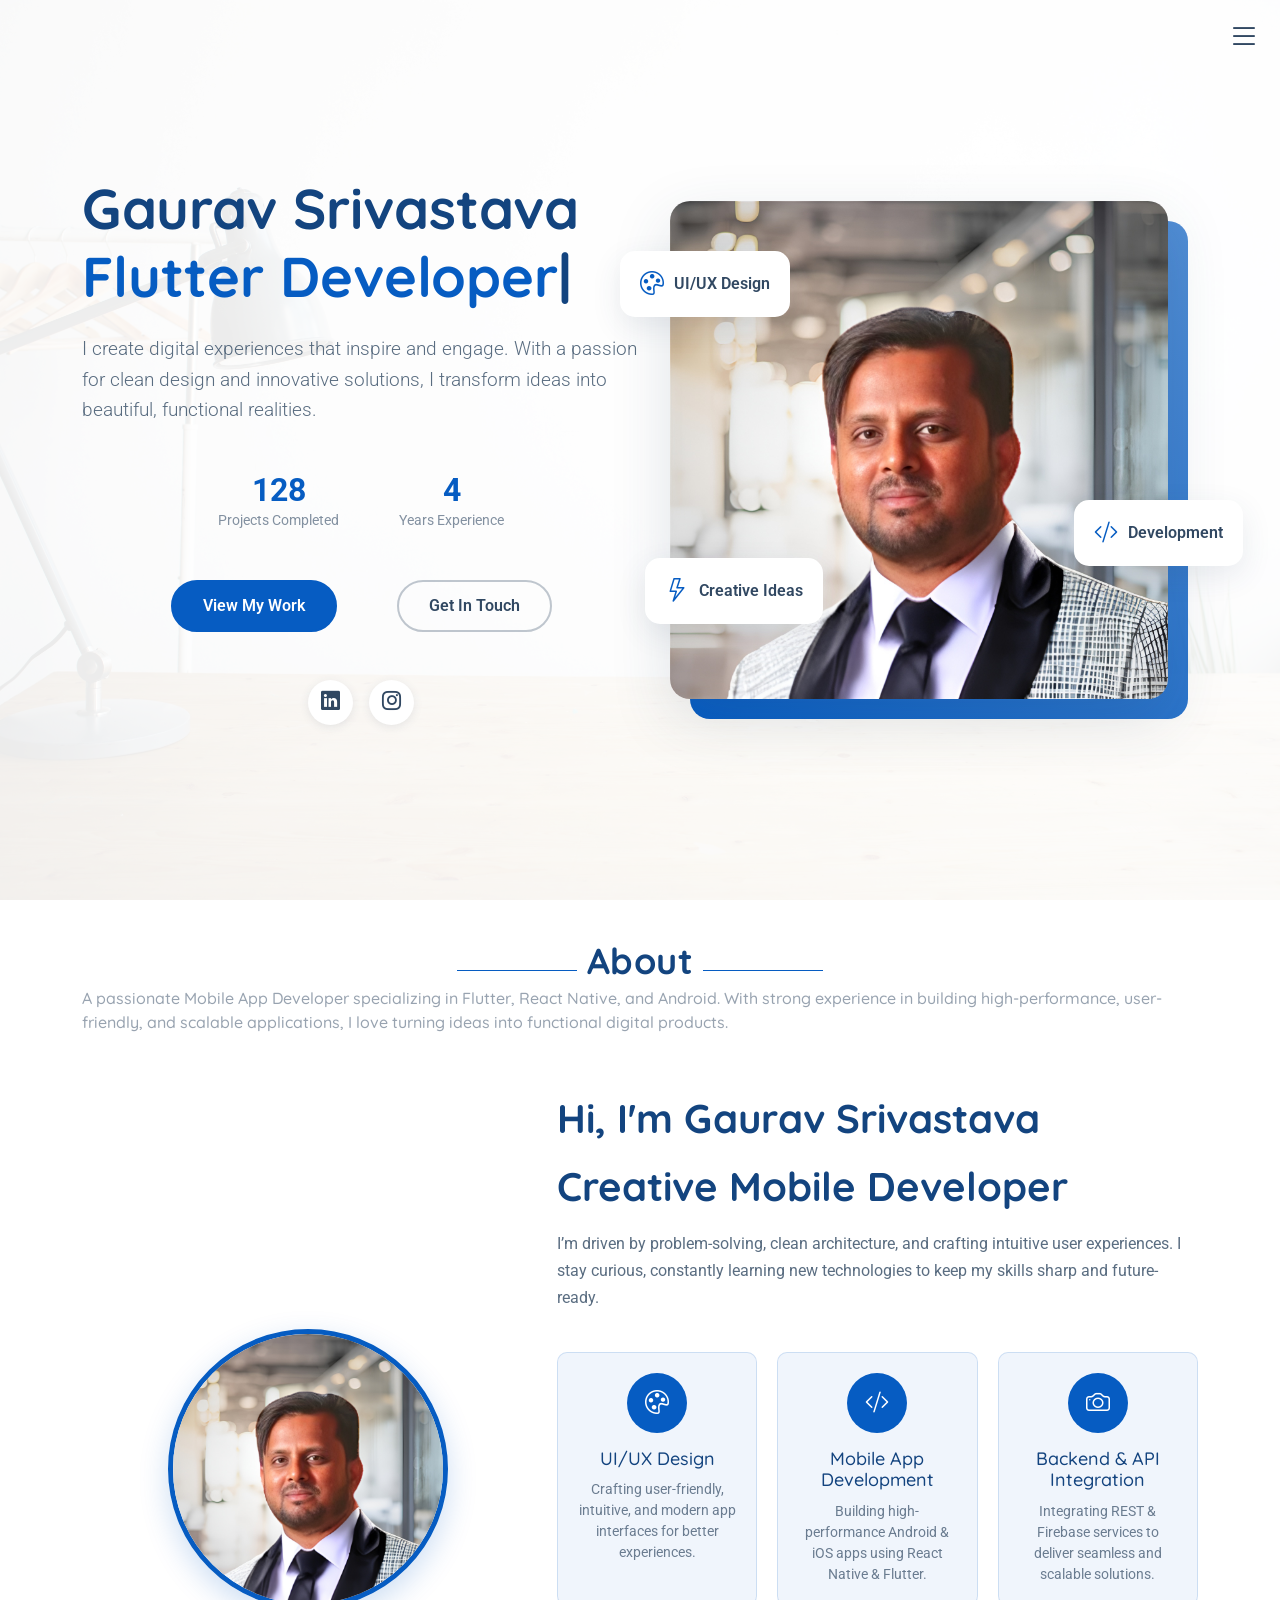
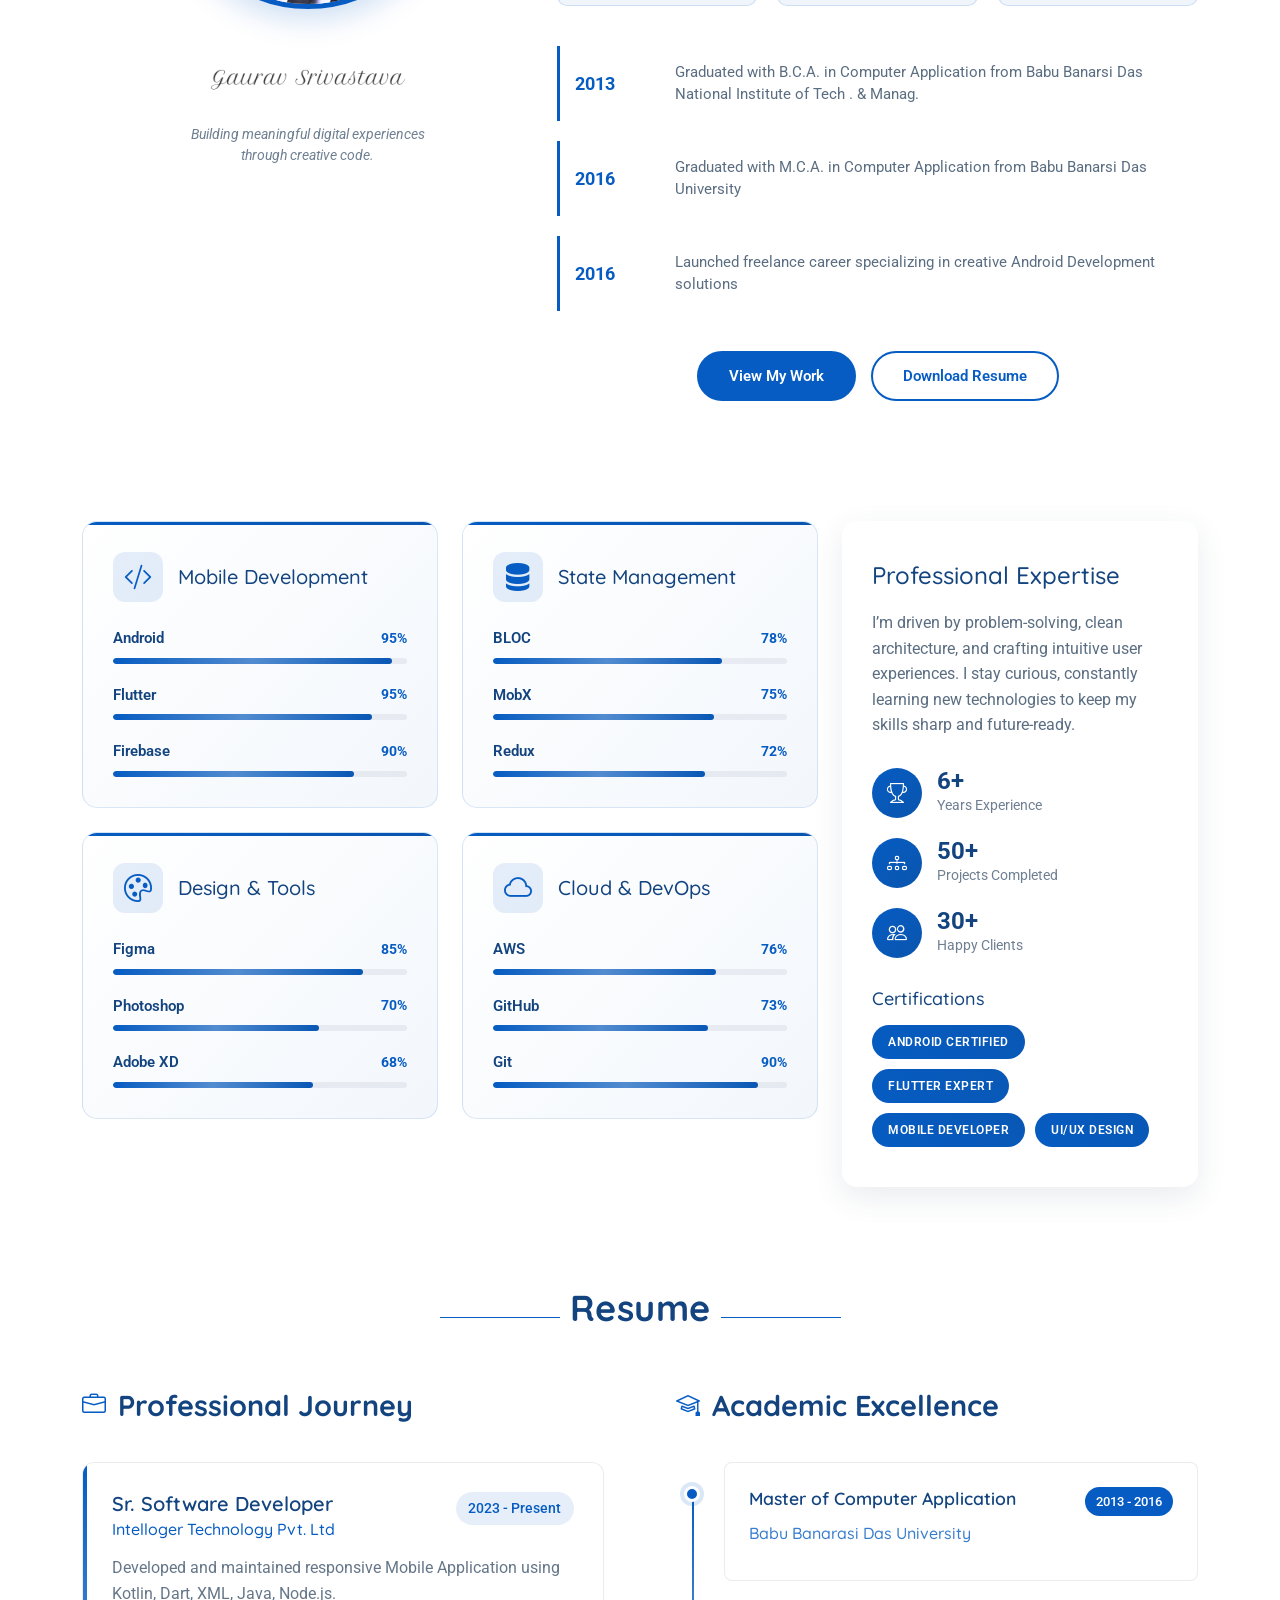
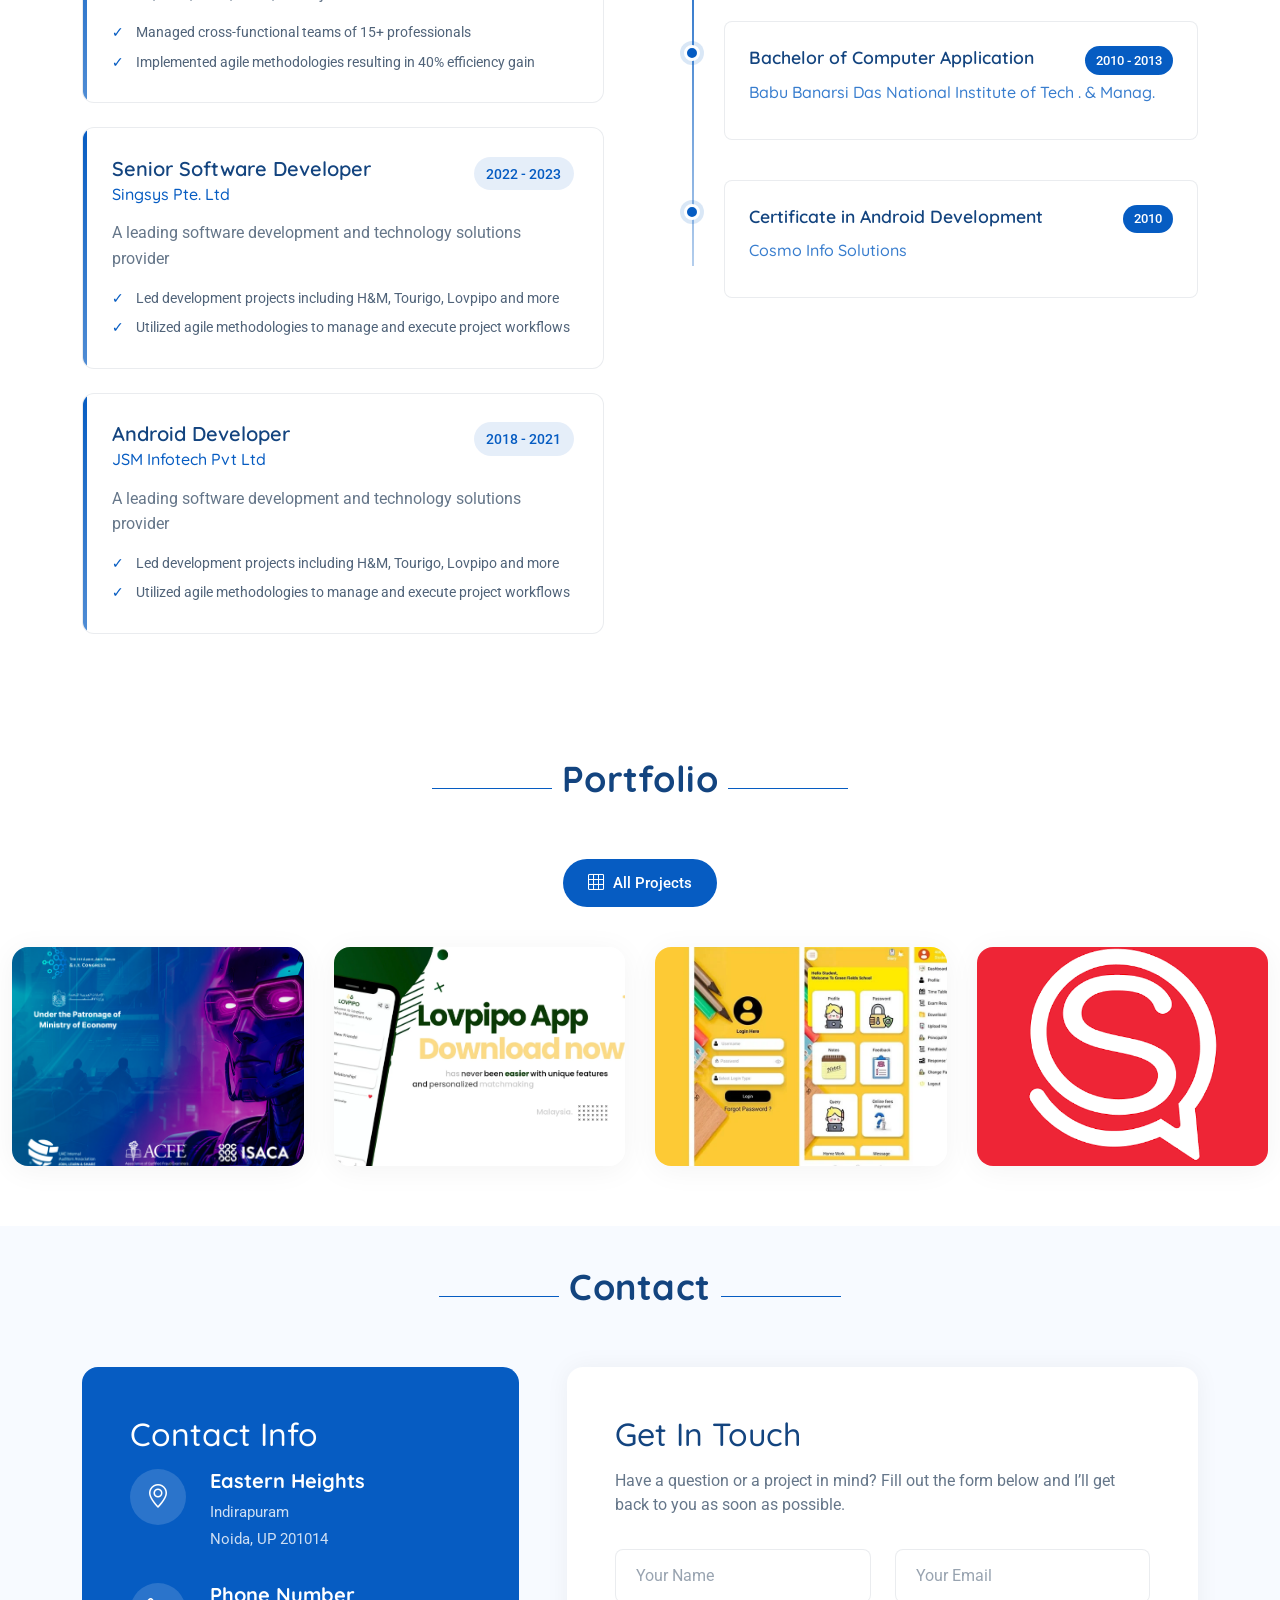
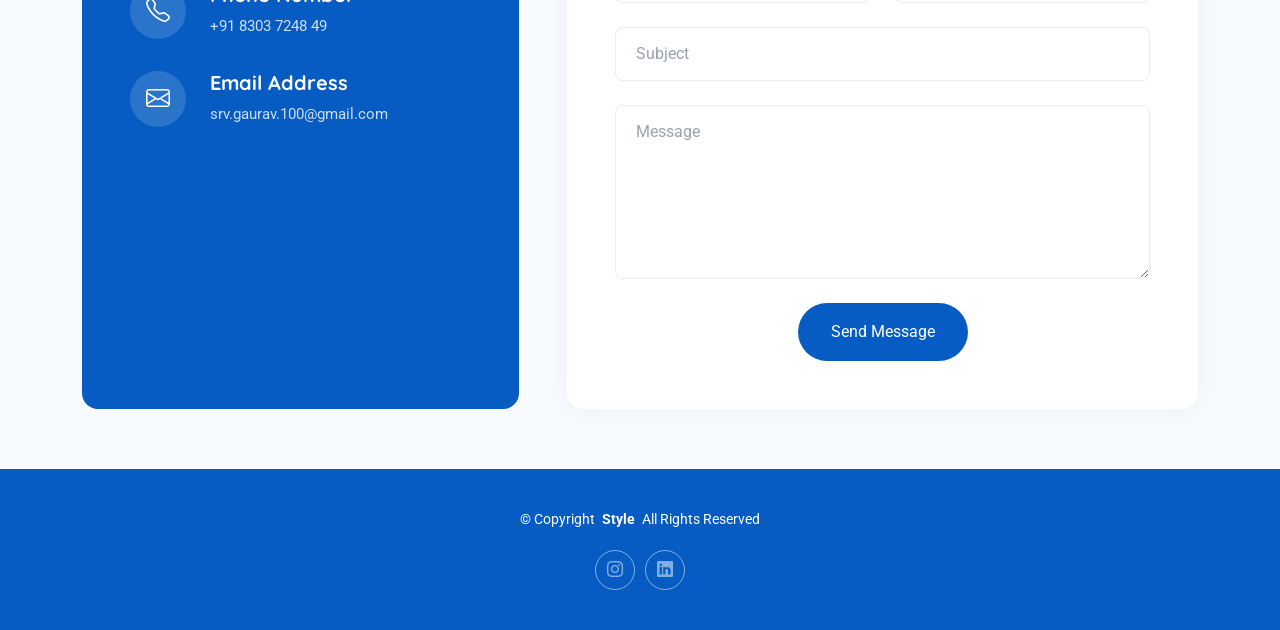
==== index.html @ 62f655ec "first push" ====
<!DOCTYPE html>
<html lang="en">
  <head>
    <meta charset="utf-8" />
    <meta content="width=device-width, initial-scale=1.0" name="viewport" />
    <title>Gaurav Srivastava - Mobile Developer</title>
    <meta name="description" content="" />
    <meta name="keywords" content="" />

    <!-- Favicons -->
    <link href="assets/img/favicon.png" rel="icon" />
    <link href="assets/img/apple-touch-icon.png" rel="apple-touch-icon" />

    <!-- Fonts -->
    <link href="https://fonts.googleapis.com" rel="preconnect" />
    <link href="https://fonts.gstatic.com" rel="preconnect" crossorigin />
    <link
      href="https://fonts.googleapis.com/css2?family=Roboto:ital,wght@0,100;0,300;0,400;0,500;0,700;0,900;1,100;1,300;1,400;1,500;1,700;1,900&family=Open+Sans:ital,wght@0,300;0,400;0,500;0,600;0,700;0,800;1,300;1,400;1,500;1,600;1,700;1,800&family=Quicksand:wght@300;400;500;600;700&display=swap"
      rel="stylesheet"
    />

    <!-- Vendor CSS Files -->
    <link
      href="assets/vendor/bootstrap/css/bootstrap.min.css"
      rel="stylesheet"
    />
    <link
      href="assets/vendor/bootstrap-icons/bootstrap-icons.css"
      rel="stylesheet"
    />
    <link href="assets/vendor/aos/aos.css" rel="stylesheet" />
    <link
      href="assets/vendor/glightbox/css/glightbox.min.css"
      rel="stylesheet"
    />
    <link href="assets/vendor/swiper/swiper-bundle.min.css" rel="stylesheet" />

    <!-- Main CSS File -->
    <link href="assets/css/main.css" rel="stylesheet" />
  </head>

  <body class="index-page">
    <header id="header" class="header d-flex align-items-center fixed-top">
      <div
        class="container-fluid position-relative d-flex align-items-center justify-content-between"
      >
		

        <nav id="navmenu" class="navmenu">
          <div class="profile-img">
            <img
              src="assets/img/profile/gaurav.png"
              alt=""
              class="img-fluid rounded-circle"
            />
          </div>

          <a
            href="index.html"
            class="logo d-flex align-items-center justify-content-center active"
          >
            <!-- Uncomment the line below if you also wish to use an image logo -->
           
            <h1 class="sitename">Gaurav Srivastava</h1>
          </a>

             <div class="social-links d-flex justify-content-center">
       
         <a href="https://www.instagram.com/style_gaurav/" target="_blank"
            ><i class="bi bi-instagram"></i
          ></a>
        <a
            href="https://www.linkedin.com/in/gaurav-srivastava-0a5a2317b"
            target="_blank"
            ><i class="bi bi-linkedin"></i
          ></a>
        </div>

          <ul>
            <li><a href="#hero">Home</a></li>
            <li><a href="#about">About</a></li>
            <li><a href="#resume">Resume</a></li>
            <li><a href="#portfolio">Portfolio</a></li>
            <li><a href="#services">Services</a></li>
          
            <li><a href="#contact">Contact</a></li>
          </ul>
          <i class="mobile-nav-toggle d-xl-none bi bi-list"></i>
        </nav>
      </div>
    </header>

    <main class="main">
      <!-- Hero Section -->
      <section id="hero" class="hero section">
        <div class="container">
          <div class="row g-0 align-items-center">
            <div
              class="col-lg-6 hero-content"
              data-aos="fade-right"
              data-aos-delay="100"
            >
              <div class="content-wrapper">
                <h1 class="hero-title">
                  Gaurav Srivastava
                  <span
                    class="typed"
                    data-typed-items="Flutter Developer, Mobile Developer, Android Developer"
                  ></span>
                </h1>
                <p class="lead">
                  I create digital experiences that inspire and engage. With a
                  passion for clean design and innovative solutions, I transform
                  ideas into beautiful, functional realities.
                </p>

                <div class="hero-stats" data-aos="fade-up" data-aos-delay="200">
                  <div class="stat-item">
                    <span
                      class="purecounter"
                      data-purecounter-start="0"
                      data-purecounter-end="150"
                      data-purecounter-duration="2"
                      >0</span
                    >
                    <span class="stat-label">Projects Completed</span>
                  </div>
                  <div class="stat-item">
                    <span
                      class="purecounter"
                      data-purecounter-start="0"
                      data-purecounter-end="5"
                      data-purecounter-duration="2"
                      >0</span
                    >
                    <span class="stat-label">Years Experience</span>
                  </div>
            
                </div>

                <div
                  class="hero-actions"
                  data-aos="fade-up"
                  data-aos-delay="300"
				  
                >
                  <a href="#portfolio" class="btn btn-primary">View My Work</a>
                  <a href="#contact" class="btn btn-outline">Get In Touch</a>
                </div>

                <div
                  class="social-links"
                  data-aos="fade-up"
                  data-aos-delay="400"
                >
               
                 <a
            href="https://www.linkedin.com/in/gaurav-srivastava-0a5a2317b"
            target="_blank"
            ><i class="bi bi-linkedin"></i
          ></a>
                     <a href="https://www.instagram.com/style_gaurav/" target="_blank"
            ><i class="bi bi-instagram"></i
          ></a>
                </div>
              </div>
            </div>

            <div
              class="col-lg-6 hero-image"
              data-aos="fade-left"
              data-aos-delay="200"
            >
              <div class="image-container">
                <div class="floating-elements">
                  <div
                    class="floating-card card-1"
                    data-aos="zoom-in"
                    data-aos-delay="300"
                  >
                    <i class="bi bi-palette"></i>
                    <span>UI/UX Design</span>
                  </div>
                  <div
                    class="floating-card card-2"
                    data-aos="zoom-in"
                    data-aos-delay="400"
                  >
                    <i class="bi bi-code-slash"></i>
                    <span>Development</span>
                  </div>
                  <div
                    class="floating-card card-3"
                    data-aos="zoom-in"
                    data-aos-delay="500"
                  >
                    <i class="bi bi-lightning"></i>
                    <span>Creative Ideas</span>
                  </div>
                </div>
                <img
                  src="assets/img/profile/gaurav.png"
                  alt="Portfolio Hero"
                  class="img-fluid hero-main-image"
                />
                <div class="image-overlay"></div>
              </div>
            </div>
          </div>
        </div>
      </section>
      <!-- /Hero Section -->

      <!-- About Section -->
      <section id="about" class="about section">
        <!-- Section Title -->
        <div class="container section-title">
          <h2>About</h2>
          <p>
           A passionate Mobile App Developer specializing in Flutter, React Native, and Android. With strong experience in building high-performance, user-friendly, and scalable applications, I love turning ideas into functional digital products.
          </p>
        </div>
        <!-- End Section Title -->

        <div class="container" data-aos="fade-up" data-aos-delay="100">
          <div class="row align-items-center">
            <div class="col-lg-5" data-aos="fade-right" data-aos-delay="200">
              <div class="profile-image-wrapper">
                <div class="profile-image">
                  <img
                    src="assets/img/profile/gaurav.png"
                    alt="Profile"
                    class="img-fluid"
                  />
                </div>
                <div class="signature-section">
                  <img
                    src="assets/img/misc/signature.png"
                    alt="Signature"
                    class="signature"
                  />
                  <p class="quote">
                    Building meaningful digital experiences through creative
                    code.
                  </p>
                </div>
              </div>
            </div>

            <div class="col-lg-7" data-aos="fade-left" data-aos-delay="300">
              <div class="about-content">
                <div class="intro">
                  <h2>Hi, I'm Gaurav Srivastava</h2>
				  <h2> Creative Mobile Developer</h2>
                  <p>
                    I’m driven by problem-solving, clean architecture, and crafting intuitive user experiences. I stay curious, constantly learning new technologies to keep my skills sharp and future-ready.
                  </p>
                </div>

                <div class="skills-grid">
                  <div
                    class="skill-item"
                    data-aos="zoom-in"
                    data-aos-delay="400"
                  >
                    <div class="skill-icon">
                      <i class="bi bi-palette"></i>
                    </div>
                    <h4>UI/UX Design</h4>
                    <p>
                      Crafting user-friendly, intuitive, and modern app interfaces for better experiences.
                    </p>
                  </div>
                  <div
                    class="skill-item"
                    data-aos="zoom-in"
                    data-aos-delay="450"
                  >
                    <div class="skill-icon">
                      <i class="bi bi-code-slash"></i>
                    </div>
                    <h4>Mobile App Development</h4>
                    <p>
                      Building high-performance Android & iOS apps using React Native & Flutter.
                    </p>
                  </div>
                  <div
                    class="skill-item"
                    data-aos="zoom-in"
                    data-aos-delay="500"
                  >
                    <div class="skill-icon">
                      <i class="bi bi-camera"></i>
                    </div>
                    <h4>Backend & API Integration</h4>
                    <p>Integrating REST & Firebase services to deliver seamless and scalable solutions.</p>
                  </div>
                </div>

                <div
                  class="journey-timeline"
                  data-aos="fade-up"
                  data-aos-delay="300"
                >
                  <div class="timeline-item">
                    <div class="year">2013</div>
                    <div class="description">
                      Graduated with B.C.A. in Computer Application from Babu Banarsi Das National Institute of Tech . & Manag.
                    </div>
                  </div>
                  <div class="timeline-item">
                    <div class="year">2016</div>
                    <div class="description">
                     Graduated with M.C.A. in Computer Application from Babu Banarsi Das University
                    </div>
                  </div>
                  <div class="timeline-item">
                    <div class="year">2016</div>
                    <div class="description">
                      Launched freelance career specializing in creative Android Development
                      solutions
                    </div>
                  </div>
                </div>

                <div
                  class="cta-section"
                  data-aos="fade-up"
                  data-aos-delay="400"
                >
                
                  <div class="action-buttons">
                    <a href="#portfolio" class="btn btn-primary"
                      >View My Work</a
                    >
                     <a
                      href="C:/Users/srvga/Downloads/Portfolio/Portfolio/assets/GauravSrivastava.pdf"
                      target="_blank"
                      rel="noopener noreferrer"
                      class="btn btn-outline"
                      >Download Resume</a
                    >
                  </div>
                </div>
              </div>
            </div>
          </div>
        </div>
      </section>
      <!-- /About Section -->

      <!-- Skills Section -->
      <section id="skills" class="skills section">
        <div class="container" data-aos="fade-up" data-aos-delay="100">
          <div class="row">
            <div class="col-lg-8">
              <div class="skills-grid">
                <div class="row g-4">
                  <div
                    class="col-md-6"
                    data-aos="flip-left"
                    data-aos-delay="200"
                  >
                    <div class="skill-card">
                      <div class="skill-header">
                        <i class="bi bi-code-slash"></i>
                        <h3>Mobile Development</h3>
                      </div>
                      <div class="skills-animation">
                        <div class="skill-item">
                          <div class="skill-info">
                            <span class="skill-name">Android</span>
                            <span class="skill-percentage">95%</span>
                          </div>
                          <div class="skill-bar progress">
                            <div
                              class="progress-bar"
                              role="progressbar"
                              aria-valuenow="95"
                              aria-valuemin="0"
                              aria-valuemax="100"
                            ></div>
                          </div>
                        </div>

                        <div class="skill-item">
                          <div class="skill-info">
                            <span class="skill-name">Flutter</span>
                            <span class="skill-percentage">95%</span>
                          </div>
                          <div class="skill-bar progress">
                            <div
                              class="progress-bar"
                              role="progressbar"
                              aria-valuenow="88"
                              aria-valuemin="0"
                              aria-valuemax="100"
                            ></div>
                          </div>
                        </div>

                        <div class="skill-item">
                          <div class="skill-info">
                            <span class="skill-name">Firebase</span>
                            <span class="skill-percentage">90%</span>
                          </div>
                          <div class="skill-bar progress">
                            <div
                              class="progress-bar"
                              role="progressbar"
                              aria-valuenow="82"
                              aria-valuemin="0"
                              aria-valuemax="100"
                            ></div>
                          </div>
                        </div>
                      </div>
                    </div>
                    <!-- End Frontend Card -->
                  </div>

                  <div
                    class="col-md-6"
                    data-aos="flip-left"
                    data-aos-delay="300"
                  >
                    <div class="skill-card">
                      <div class="skill-header">
                        <i class="bi bi-server"></i>
                        <h3>State Management</h3>
                      </div>
                      <div class="skills-animation">
                        <div class="skill-item">
                          <div class="skill-info">
                            <span class="skill-name">BLOC</span>
                            <span class="skill-percentage">78%</span>
                          </div>
                          <div class="skill-bar progress">
                            <div
                              class="progress-bar"
                              role="progressbar"
                              aria-valuenow="78"
                              aria-valuemin="0"
                              aria-valuemax="100"
                            ></div>
                          </div>
                        </div>

                        <div class="skill-item">
                          <div class="skill-info">
                            <span class="skill-name">MobX</span>
                            <span class="skill-percentage">75%</span>
                          </div>
                          <div class="skill-bar progress">
                            <div
                              class="progress-bar"
                              role="progressbar"
                              aria-valuenow="75"
                              aria-valuemin="0"
                              aria-valuemax="100"
                            ></div>
                          </div>
                        </div>

                        <div class="skill-item">
                          <div class="skill-info">
                            <span class="skill-name">Redux</span>
                            <span class="skill-percentage">72%</span>
                          </div>
                          <div class="skill-bar progress">
                            <div
                              class="progress-bar"
                              role="progressbar"
                              aria-valuenow="72"
                              aria-valuemin="0"
                              aria-valuemax="100"
                            ></div>
                          </div>
                        </div>
                      </div>
                    </div>
                    <!-- End Backend Card -->
                  </div>

                  <div
                    class="col-md-6"
                    data-aos="flip-left"
                    data-aos-delay="400"
                  >
                    <div class="skill-card">
                      <div class="skill-header">
                        <i class="bi bi-palette"></i>
                        <h3>Design &amp; Tools</h3>
                      </div>
                      <div class="skills-animation">
                        <div class="skill-item">
                          <div class="skill-info">
                            <span class="skill-name">Figma</span>
                            <span class="skill-percentage">85%</span>
                          </div>
                          <div class="skill-bar progress">
                            <div
                              class="progress-bar"
                              role="progressbar"
                              aria-valuenow="85"
                              aria-valuemin="0"
                              aria-valuemax="100"
                            ></div>
                          </div>
                        </div>

                        <div class="skill-item">
                          <div class="skill-info">
                            <span class="skill-name">Photoshop</span>
                            <span class="skill-percentage">70%</span>
                          </div>
                          <div class="skill-bar progress">
                            <div
                              class="progress-bar"
                              role="progressbar"
                              aria-valuenow="70"
                              aria-valuemin="0"
                              aria-valuemax="100"
                            ></div>
                          </div>
                        </div>

                        <div class="skill-item">
                          <div class="skill-info">
                            <span class="skill-name">Adobe XD</span>
                            <span class="skill-percentage">68%</span>
                          </div>
                          <div class="skill-bar progress">
                            <div
                              class="progress-bar"
                              role="progressbar"
                              aria-valuenow="68"
                              aria-valuemin="0"
                              aria-valuemax="100"
                            ></div>
                          </div>
                        </div>
                      </div>
                    </div>
                    <!-- End Design Card -->
                  </div>

                  <div
                    class="col-md-6"
                    data-aos="flip-left"
                    data-aos-delay="500"
                  >
                    <div class="skill-card">
                      <div class="skill-header">
                        <i class="bi bi-cloud"></i>
                        <h3>Cloud &amp; DevOps</h3>
                      </div>
                      <div class="skills-animation">
                        <div class="skill-item">
                          <div class="skill-info">
                            <span class="skill-name">AWS</span>
                            <span class="skill-percentage">76%</span>
                          </div>
                          <div class="skill-bar progress">
                            <div
                              class="progress-bar"
                              role="progressbar"
                              aria-valuenow="76"
                              aria-valuemin="0"
                              aria-valuemax="100"
                            ></div>
                          </div>
                        </div>

                        <div class="skill-item">
                          <div class="skill-info">
                            <span class="skill-name">GitHub</span>
                            <span class="skill-percentage">73%</span>
                          </div>
                          <div class="skill-bar progress">
                            <div
                              class="progress-bar"
                              role="progressbar"
                              aria-valuenow="73"
                              aria-valuemin="0"
                              aria-valuemax="100"
                            ></div>
                          </div>
                        </div>

                        <div class="skill-item">
                          <div class="skill-info">
                            <span class="skill-name">Git</span>
                            <span class="skill-percentage">90%</span>
                          </div>
                          <div class="skill-bar progress">
                            <div
                              class="progress-bar"
                              role="progressbar"
                              aria-valuenow="90"
                              aria-valuemin="0"
                              aria-valuemax="100"
                            ></div>
                          </div>
                        </div>
                      </div>
                    </div>
                    <!-- End DevOps Card -->
                  </div>
                </div>
              </div>
              <!-- End Skills Grid -->
            </div>

            <div class="col-lg-4">
              <div
                class="skills-summary"
                data-aos="fade-left"
                data-aos-delay="200"
              >
                <h3>Professional Expertise</h3>
                <p>
                     I’m driven by problem-solving, clean architecture, and crafting intuitive user experiences. I stay curious, constantly learning new technologies to keep my skills sharp and future-ready.
                </p>

                <div class="summary-stats">
                  <div
                    class="stat-item"
                    data-aos="zoom-in"
                    data-aos-delay="300"
                  >
                    <div class="stat-circle">
                      <i class="bi bi-trophy"></i>
                    </div>
                    <div class="stat-info">
                      <span class="stat-number">6+</span>
                      <span class="stat-label">Years Experience</span>
                    </div>
                  </div>

                  <div
                    class="stat-item"
                    data-aos="zoom-in"
                    data-aos-delay="400"
                  >
                    <div class="stat-circle">
                      <i class="bi bi-diagram-3"></i>
                    </div>
                    <div class="stat-info">
                      <span class="stat-number">50+</span>
                      <span class="stat-label">Projects Completed</span>
                    </div>
                  </div>

                  <div
                    class="stat-item"
                    data-aos="zoom-in"
                    data-aos-delay="500"
                  >
                    <div class="stat-circle">
                      <i class="bi bi-people"></i>
                    </div>
                    <div class="stat-info">
                      <span class="stat-number">30+</span>
                      <span class="stat-label">Happy Clients</span>
                    </div>
                  </div>
                </div>

                <div
                  class="skills-badges"
                  data-aos="fade-up"
                  data-aos-delay="600"
                >
                  <h4>Certifications</h4>
                  <div class="badge-list">
                    <div class="skill-badge">Android Certified</div>
                    <div class="skill-badge">Flutter Expert</div>
                    <div class="skill-badge">Mobile Developer</div>
                    <div class="skill-badge">UI/UX Design</div>
                  </div>
                </div>
              </div>
              <!-- End Skills Summary -->
            </div>
          </div>
        </div>
      </section>
      <!-- /Skills Section -->

      <!-- Resume Section -->
      <section id="resume" class="resume section">
        <!-- Section Title -->
        <div class="container section-title">
          <h2>Resume</h2>
          
        </div>
        <!-- End Section Title -->

        <div class="container" data-aos="fade-up" data-aos-delay="100">
          <div class="row">
            <div class="col-lg-6" data-aos="fade-right" data-aos-delay="200">
              <div class="experience-section">
                <div class="section-header">
                  <h2><i class="bi bi-briefcase"></i> Professional Journey</h2>
                 
                </div>

                <div class="experience-cards">
                  <div
                    class="experience-card"
                    data-aos="zoom-in"
                    data-aos-delay="300"
                  >
                    <div class="card-header">
                      <div class="role-info">
                        <h3>Sr. Software Developer</h3>
                        <h4>Intelloger Technology Pvt. Ltd </h4>
                      </div>
                      <span class="duration">2023 - Present</span>
                    </div>
                    <div class="card-body">
                      <p>
                        Developed and maintained responsive Mobile Application  using Kotlin, Dart, XML, Java, Node.js.
                      </p>
                      <ul class="achievements">
                        <li>
                          Managed cross-functional teams of 15+ professionals
                        </li>
                        <li>
                          Implemented agile methodologies resulting in 40%
                          efficiency gain
                        </li>
                       
                      </ul>
                    </div>
                  </div>

                  <div
                    class="experience-card"
                    data-aos="zoom-in"
                    data-aos-delay="400"
                  >
                    <div class="card-header">
                      <div class="role-info">
                        <h3>Senior Software Developer</h3>
                        <h4>Singsys Pte. Ltd</h4>
                      </div>
                      <span class="duration">2022 - 2023</span>
                    </div>
                    <div class="card-body">
                      <p>
                       A leading software development and technology solutions provider
                      </p>
					  <ul class="achievements">
                        <li>
                         Led development projects including H&M, Tourigo, Lovpipo and more
                        </li>
                        <li>
                          Utilized agile methodologies to manage and execute project workflows
                        </li>
                    </div>
                  </div>

                  <div
                    class="experience-card"
                    data-aos="zoom-in"
                    data-aos-delay="500"
                  >
                    <div class="card-header">
                      <div class="role-info">
                        <h3>Android Developer</h3>
                        <h4>JSM Infotech Pvt Ltd</h4>
                      </div>
                      <span class="duration">2018 - 2021</span>
                    </div>
                    <div class="card-body">
                      <p>
                       A leading software development and technology solutions provider
                      </p>
					  <ul class="achievements">
                        <li>
                         Led development projects including H&M, Tourigo, Lovpipo and more
                        </li>
                        <li>
                          Utilized agile methodologies to manage and execute project workflows
                        </li>
                    </div>
                  </div>
                </div>
              </div>
            </div>

            <div class="col-lg-6" data-aos="fade-left" data-aos-delay="200">
              <div class="education-section">
                <div class="section-header">
                  <h2><i class="bi bi-mortarboard"></i> Academic Excellence</h2>
                  
                </div>

                <div class="education-timeline">
                  <div class="timeline-track"></div>

                  <div
                    class="education-item"
                    data-aos="slide-up"
                    data-aos-delay="300"
                  >
                    <div class="timeline-marker"></div>
                    <div class="education-content">
                      <div class="degree-header">
                        <h3>Master of Computer Application</h3>
                        <span class="year">2013 - 2016</span>
                      </div>
                      <h4 class="institution">Babu Banarasi Das University</h4>
                    
                    </div>
                  </div>

                  <div
                    class="education-item"
                    data-aos="slide-up"
                    data-aos-delay="400"
                  >
                    <div class="timeline-marker"></div>
                    <div class="education-content">
                      <div class="degree-header">
                        <h3>Bachelor of Computer Application</h3>
                        <span class="year">2010 - 2013</span>
                      </div>
                      <h4 class="institution">
                          Babu Banarsi Das National Institute of Tech . & Manag.                                        
                      </h4>
                     
                    </div>
                  </div>

                  <div
                    class="education-item"
                    data-aos="slide-up"
                    data-aos-delay="500"
                  >
                    <div class="timeline-marker"></div>
                    <div class="education-content">
                      <div class="degree-header">
                        <h3>Certificate in Android Development</h3>
                        <span class="year">2010</span>
                      </div>
                      <h4 class="institution">Cosmo Info Solutions</h4>
                    
                    </div>
                  </div>
                </div>
              </div>
            </div>
          </div>
        </div>
      </section>
      <!-- /Resume Section -->

    

<!-- <section id="portfolio" class="portfolio section"> -->
  <!-- <div class="container section-title"> -->
    <!-- <h2>Portfolio</h2> -->
    <!-- <p>Necessitatibus eius consequatur ex aliquid fuga eum quidem sint consectetur velit</p> -->
  <!-- </div> -->

  <!-- <div class="container-fluid" data-aos="fade-up" data-aos-delay="100"> -->
    <!-- <div class="isotope-layout" data-default-filter="*" data-layout="masonry" data-sort="original-order"> -->

      <!-- <ul class="portfolio-filters isotope-filters" data-aos="fade-up" data-aos-delay="200"> -->
        <!-- <li data-filter="*" class="filter-active"><i class="bi bi-grid-3x3"></i> All Projects</li> -->
        <!-- <li data-filter=".filter-ui">UI/UX</li> -->
        <!-- <li data-filter=".filter-development">Development</li> -->
        <!-- <li data-filter=".filter-photography">Photography</li> -->
        <!-- <li data-filter=".filter-marketing">Marketing</li> -->
      <!-- </ul> -->

	   <!-- <div -->
              <!-- class="row g-4 isotope-container" -->
              <!-- data-aos="fade-up" -->
              <!-- data-aos-delay="300" -->
            <!-- > -->
              <!-- <div -->
                <!-- class="col-xl-3 col-lg-4 col-md-6 portfolio-item isotope-item filter-ui" -->
              <!-- > -->
      <!-- <div class="row g-4 isotope-container" data-aos="fade-up" data-aos-delay="300"></div> -->
	  <!-- </div> -->
	  <!-- </div> -->
    <!-- </div> -->
  <!-- </div> -->
<!-- </section> -->


     <!-- Portfolio Section -->
      <section id="portfolio" class="portfolio section">
        <!-- Section Title -->
        <div class="container section-title">
          <h2>Portfolio</h2>
         
        </div>
        <!-- End Section Title -->

        <div class="container-fluid" data-aos="fade-up" data-aos-delay="100">
          <div
            class="isotope-layout"
            data-default-filter="*"
            data-layout="masonry"
            data-sort="original-order"
          >
            <ul
              class="portfolio-filters isotope-filters"
              data-aos="fade-up"
              data-aos-delay="200"
            >
              <li data-filter="*" class="filter-active">
                <i class="bi bi-grid-3x3"></i> All Projects
              </li>
           
            </ul>

            <div
              class="row g-4 isotope-container"
              data-aos="fade-up"
              data-aos-delay="300"
            >
              <div
                class="col-xl-3 col-lg-4 col-md-6 portfolio-item isotope-item filter-ui"
              >
                <article class="portfolio-entry">
                  <figure class="entry-image">
                    <img
                      src="assets/img/portfolio/portfolio-1.webp"
                      class="img-fluid"
                      alt=""
                      loading="lazy"
                    />
                    <div class="entry-overlay">
                      <div class="overlay-content">
                        <div class="entry-meta">UI/UX Design</div>
                        <h3 class="entry-title">Mobile Banking App</h3>
                        <div class="entry-links">
                          <a
                            href="assets/img/portfolio/portfolio-1.webp"
                            class="glightbox"
                            data-gallery="portfolio-gallery-ui"
                            data-glightbox="title: Mobile Banking App; description: Praesent commodo cursus magna, vel scelerisque nisl consectetur."
                          >
                            <i class="bi bi-arrows-angle-expand"></i>
                          </a>
                          <a href="portfolio-details.html">
                            <i class="bi bi-arrow-right"></i>
                          </a>
                        </div>
                      </div>
                    </div>
                  </figure>
                </article>
              </div>
              <!-- End Portfolio Item -->

              <div
                class="col-xl-3 col-lg-4 col-md-6 portfolio-item isotope-item filter-development"
              >
                <article class="portfolio-entry">
                  <figure class="entry-image">
                    <img
                      src="assets/img/portfolio/portfolio-10.webp"
                      class="img-fluid"
                      alt=""
                      loading="lazy"
                    />
                    <div class="entry-overlay">
                      <div class="overlay-content">
                        <div class="entry-meta">Development</div>
                        <h3 class="entry-title">E-Learning Platform</h3>
                        <div class="entry-links">
                          <a
                            href="assets/img/portfolio/portfolio-10.webp"
                            class="glightbox"
                            data-gallery="portfolio-gallery-development"
                            data-glightbox="title: E-Learning Platform; description: Nulla vitae elit libero, a pharetra augue mollis interdum."
                          >
                            <i class="bi bi-arrows-angle-expand"></i>
                          </a>
                          <a href="portfolio-details.html">
                            <i class="bi bi-arrow-right"></i>
                          </a>
                        </div>
                      </div>
                    </div>
                  </figure>
                </article>
              </div>
              <!-- End Portfolio Item -->

              <div
                class="col-xl-3 col-lg-4 col-md-6 portfolio-item isotope-item filter-photography"
              >
                <article class="portfolio-entry">
                  <figure class="entry-image">
                    <img
                      src="assets/img/portfolio/portfolio-7.webp"
                      class="img-fluid"
                      alt=""
                      loading="lazy"
                    />
                    <div class="entry-overlay">
                      <div class="overlay-content">
                        <div class="entry-meta">Photography</div>
                        <h3 class="entry-title">Urban Architecture</h3>
                        <div class="entry-links">
                          <a
                            href="assets/img/portfolio/portfolio-7.webp"
                            class="glightbox"
                            data-gallery="portfolio-gallery-photography"
                            data-glightbox="title: Urban Architecture; description: Sed ut perspiciatis unde omnis iste natus error sit voluptatem."
                          >
                            <i class="bi bi-arrows-angle-expand"></i>
                          </a>
                          <a href="portfolio-details.html">
                            <i class="bi bi-arrow-right"></i>
                          </a>
                        </div>
                      </div>
                    </div>
                  </figure>
                </article>
              </div>
              <!-- End Portfolio Item -->

              <div
                class="col-xl-3 col-lg-4 col-md-6 portfolio-item isotope-item filter-marketing"
              >
                <article class="portfolio-entry">
                  <figure class="entry-image">
                    <img
                      src="assets/img/portfolio/portfolio-4.webp"
                      class="img-fluid"
                      alt=""
                      loading="lazy"
                    />
                    <div class="entry-overlay">
                      <div class="overlay-content">
                        <div class="entry-meta">Marketing</div>
                        <h3 class="entry-title">Social Media Campaign</h3>
                        <div class="entry-links">
                          <a
                            href="assets/img/portfolio/portfolio-4.webp"
                            class="glightbox"
                            data-gallery="portfolio-gallery-marketing"
                            data-glightbox="title: Social Media Campaign; description: Quis autem vel eum iure reprehenderit qui in ea voluptate."
                          >
                            <i class="bi bi-arrows-angle-expand"></i>
                          </a>
                          <a href="portfolio-details.html">
                            <i class="bi bi-arrow-right"></i>
                          </a>
                        </div>
                      </div>
                    </div>
                  </figure>
                </article>
              </div>
              <!-- End Portfolio Item -->

              <div
                class="col-xl-3 col-lg-4 col-md-6 portfolio-item isotope-item filter-ui"
              >
                <article class="portfolio-entry">
                  <figure class="entry-image">
                    <img
                      src="assets/img/portfolio/portfolio-2.webp"
                      class="img-fluid"
                      alt=""
                      loading="lazy"
                    />
                    <div class="entry-overlay">
                      <div class="overlay-content">
                        <div class="entry-meta">UI/UX Design</div>
                        <h3 class="entry-title">Smart Home Interface</h3>
                        <div class="entry-links">
                          <a
                            href="assets/img/portfolio/portfolio-2.webp"
                            class="glightbox"
                            data-gallery="portfolio-gallery-ui"
                            data-glightbox="title: Smart Home Interface; description: At vero eos et accusamus et iusto odio dignissimos ducimus."
                          >
                            <i class="bi bi-arrows-angle-expand"></i>
                          </a>
                          <a href="portfolio-details.html">
                            <i class="bi bi-arrow-right"></i>
                          </a>
                        </div>
                      </div>
                    </div>
                  </figure>
                </article>
              </div>
              <!-- End Portfolio Item -->

              <div
                class="col-xl-3 col-lg-4 col-md-6 portfolio-item isotope-item filter-development"
              >
                <article class="portfolio-entry">
                  <figure class="entry-image">
                    <img
                      src="assets/img/portfolio/portfolio-11.webp"
                      class="img-fluid"
                      alt=""
                      loading="lazy"
                    />
                    <div class="entry-overlay">
                      <div class="overlay-content">
                        <div class="entry-meta">Development</div>
                        <h3 class="entry-title">Cloud Management System</h3>
                        <div class="entry-links">
                          <a
                            href="assets/img/portfolio/portfolio-11.webp"
                            class="glightbox"
                            data-gallery="portfolio-gallery-development"
                            data-glightbox="title: Cloud Management System; description: Temporibus autem quibusdam et aut officiis debitis."
                          >
                            <i class="bi bi-arrows-angle-expand"></i>
                          </a>
                          <a href="portfolio-details.html">
                            <i class="bi bi-arrow-right"></i>
                          </a>
                        </div>
                      </div>
                    </div>
                  </figure>
                </article>
              </div>
              <!-- End Portfolio Item -->

              <div
                class="col-xl-3 col-lg-4 col-md-6 portfolio-item isotope-item filter-photography"
              >
                <article class="portfolio-entry">
                  <figure class="entry-image">
                    <img
                      src="assets/img/portfolio/portfolio-8.webp"
                      class="img-fluid"
                      alt=""
                      loading="lazy"
                    />
                    <div class="entry-overlay">
                      <div class="overlay-content">
                        <div class="entry-meta">Photography</div>
                        <h3 class="entry-title">Nature Collection</h3>
                        <div class="entry-links">
                          <a
                            href="assets/img/portfolio/portfolio-8.webp"
                            class="glightbox"
                            data-gallery="portfolio-gallery-photography"
                            data-glightbox="title: Nature Collection; description: Integer posuere erat a ante venenatis dapibus posuere velit aliquet."
                          >
                            <i class="bi bi-arrows-angle-expand"></i>
                          </a>
                          <a href="portfolio-details.html">
                            <i class="bi bi-arrow-right"></i>
                          </a>
                        </div>
                      </div>
                    </div>
                  </figure>
                </article>
              </div>
              <!-- End Portfolio Item -->

              <div
                class="col-xl-3 col-lg-4 col-md-6 portfolio-item isotope-item filter-marketing"
              >
                <article class="portfolio-entry">
                  <figure class="entry-image">
                    <img
                      src="assets/img/portfolio/portfolio-5.webp"
                      class="img-fluid"
                      alt=""
                      loading="lazy"
                    />
                    <div class="entry-overlay">
                      <div class="overlay-content">
                        <div class="entry-meta">Marketing</div>
                        <h3 class="entry-title">Brand Strategy</h3>
                        <div class="entry-links">
                          <a
                            href="assets/img/portfolio/portfolio-5.webp"
                            class="glightbox"
                            data-gallery="portfolio-gallery-marketing"
                            data-glightbox="title: Brand Strategy; description: Fusce dapibus, tellus ac cursus commodo, tortor mauris condimentum."
                          >
                            <i class="bi bi-arrows-angle-expand"></i>
                          </a>
                          <a href="portfolio-details.html">
                            <i class="bi bi-arrow-right"></i>
                          </a>
                        </div>
                      </div>
                    </div>
                  </figure>
                </article>
              </div>
              <!-- End Portfolio Item -->
            </div>
            <!-- End Portfolio Container -->
          </div>
        </div>
      </section>
      <!-- /Portfolio Section -->


    

      <!-- Contact Section -->
      <section id="contact" class="contact section light-background">
        <!-- Section Title -->
        <div class="container section-title">
          <h2>Contact</h2>

        
        </div>
        <!-- End Section Title -->

        <div class="container" data-aos="fade-up" data-aos-delay="100">
          <div class="row g-4 g-lg-5">
            <div class="col-lg-5">
              <div class="info-box" data-aos="fade-up" data-aos-delay="200">
                <h3>Contact Info</h3>
               

                <div class="info-item" data-aos="fade-up" data-aos-delay="300">
                  <div class="icon-box">
                    <i class="bi bi-geo-alt"></i>
                  </div>
                  <div class="content">
                    <h4>Eastern Heights</h4>
                    <p>Indirapuram</p>
                    <p>Noida, UP 201014</p>
                  </div>
                </div>

                <div class="info-item" data-aos="fade-up" data-aos-delay="400">
                  <div class="icon-box">
                    <i class="bi bi-telephone"></i>
                  </div>
                  <div class="content">
                    <h4>Phone Number</h4>
                    <p>+91 8303 7248 49</p>
                    
                  </div>
                </div>

                <div class="info-item" data-aos="fade-up" data-aos-delay="500">
                  <div class="icon-box">
                    <i class="bi bi-envelope"></i>
                  </div>
                  <div class="content">
                    <h4>Email Address</h4>
                    <p>srv.gaurav.100@gmail.com</p>
                    
                  </div>
                </div>
              </div>
            </div>

            <div class="col-lg-7">
              <div class="contact-form" data-aos="fade-up" data-aos-delay="300">
                <h3>Get In Touch</h3>
                <p>
                     Have a question or a project in mind? Fill out the form below
                  and I’ll get back to you as soon as possible.
                </p>

                <form
                  action="https://formspree.io/f/mvgbezea"
                  method="post"
                  class="php-email-form"
                  data-aos="fade-up"
                  data-aos-delay="200"
                >
                  <div class="row gy-4">
                    <div class="col-md-6">
                      <input
                        type="text"
                        name="name"
                        class="form-control"
                        placeholder="Your Name"
                        required=""
                      />
                    </div>

                    <div class="col-md-6">
                      <input
                        type="email"
                        class="form-control"
                        name="email"
                        placeholder="Your Email"
                        required=""
                      />
                    </div>

                    <div class="col-12">
                      <input
                        type="text"
                        class="form-control"
                        name="subject"
                        placeholder="Subject"
                        required=""
                      />
                    </div>

                    <div class="col-12">
                      <textarea
                        class="form-control"
                        name="message"
                        rows="6"
                        placeholder="Message"
                        required=""
                      ></textarea>
                    </div>

                    <div class="col-12 text-center">
                      <div class="loading">Loading</div>
                      <div class="error-message"></div>
                      <div class="sent-message">
                        Your message has been sent. Thank you!
                      </div>

                      <button type="submit" class="btn">Send Message</button>
                    </div>
                  </div>
                </form>
              </div>
            </div>
          </div>
        </div>
      </section>
      <!-- /Contact Section -->
    </main>

    <footer id="footer" class="footer dark-background">
      <div class="container">
        <div class="copyright text-center">
          <p>
            © <span>Copyright</span>
            <strong class="px-1 sitename">Style</strong>
            <span>All Rights Reserved</span>
          </p>
        </div>
        <div class="social-links d-flex justify-content-center">
       
         <a href="https://www.instagram.com/style_gaurav/" target="_blank"
            ><i class="bi bi-instagram"></i
          ></a>
        <a
            href="https://www.linkedin.com/in/gaurav-srivastava-0a5a2317b"
            target="_blank"
            ><i class="bi bi-linkedin"></i
          ></a>
        </div>
     
      </div>
    </footer>

    <!-- Scroll Top -->
    <a
      href="#"
      id="scroll-top"
      class="scroll-top d-flex align-items-center justify-content-center"
      ><i class="bi bi-arrow-up-short"></i
    ></a>

    <!-- Vendor JS Files -->
    <script src="assets/vendor/bootstrap/js/bootstrap.bundle.min.js"></script>
    <script src="assets/vendor/php-email-form/validate.js"></script>
    <script src="assets/vendor/aos/aos.js"></script>
    <script src="assets/vendor/purecounter/purecounter_vanilla.js"></script>
    <script src="assets/vendor/typed.js/typed.umd.js"></script>
    <script src="assets/vendor/waypoints/noframework.waypoints.js"></script>
    <script src="assets/vendor/glightbox/js/glightbox.min.js"></script>
    <script src="assets/vendor/imagesloaded/imagesloaded.pkgd.min.js"></script>
    <script src="assets/vendor/isotope-layout/isotope.pkgd.min.js"></script>
    <script src="assets/vendor/swiper/swiper-bundle.min.js"></script>

    <!-- Main JS File -->
    <script src="assets/js/main.js"></script>
	
	 
    <!-- fetch dynamic project & update page  -->
   <script src="assets/projects.js"></script>
<script>
  const portfolioContainer = document.querySelector(".portfolio .isotope-container");

  const projectCards = portfolioData.map(
    ({ id, category, title, overview, image, gallery, filter }) => `
      <div class="col-xl-3 col-lg-4 col-md-6 portfolio-item isotope-item filter-${filter}">
        
		<article class="portfolio-entry">
          <figure class="entry-image">
            <img src="${image[0] ?? ""}" class="img-fluid" alt="${title}" loading="lazy" />
            <div class="entry-overlay">
              <div class="overlay-content">
                <div class="entry-meta">${category}</div>
                <h3 class="entry-title">${title}</h3>
              				
					<div class="entry-links">
                          <a
                            href="${image}"
                            class="glightbox"
                            data-gallery="portfolio-gallery-ui"
                            data-glightbox="title: ${title}; description: ${overview}"
                          >
                            <i class="bi bi-arrows-angle-expand"></i>
                          </a>
                          <a href="portfolio-details.html?id=${id}">
                            <i class="bi bi-arrow-right"></i>
                          </a>
					</div>
				
				
				
				
              </div>
            </div>
          </figure>
        </article>
		
		
      </div>
    `
  );

  portfolioContainer.innerHTML = projectCards.join("");
</script>




 <script src="assets/projects.js"></script>

  </body>
</html>
---- assets/css/main.css ----
@charset "UTF-8";

/*--------------------------------------------------------------
# Font & Color Variables
# Help: https://bootstrapmade.com/color-system/
--------------------------------------------------------------*/
/* Fonts */
:root {
  --default-font: "Roboto",  system-ui, -apple-system, "Segoe UI", Roboto, "Helvetica Neue", Arial, "Noto Sans", "Liberation Sans", sans-serif, "Apple Color Emoji", "Segoe UI Emoji", "Segoe UI Symbol", "Noto Color Emoji";
  --heading-font: "Quicksand",  sans-serif;
  --nav-font: "Open Sans",  sans-serif;
}

/* Global Colors - The following color variables are used throughout the website. Updating them here will change the color scheme of the entire website */
:root { 
  --background-color: #ffffff; /* Background color for the entire website, including individual sections */
  --default-color: #314862; /* Default color used for the majority of the text content across the entire website */
  --heading-color: #13447f; /* Color for headings, subheadings and title throughout the website */
  --accent-color: #065cc2; /* Accent color that represents your brand on the website. It's used for buttons, links, and other elements that need to stand out */
  --surface-color: #ffffff; /* The surface color is used as a background of boxed elements within sections, such as cards, icon boxes, or other elements that require a visual separation from the global background. */
  --contrast-color: #ffffff; /* Contrast color for text, ensuring readability against backgrounds of accent, heading, or default colors. */
}

/* Nav Menu Colors - The following color variables are used specifically for the navigation menu. They are separate from the global colors to allow for more customization options */
:root {
  --nav-color: #314862;  /* The default color of the main navmenu links */
  --nav-hover-color: #065cc2; /* Applied to main navmenu links when they are hovered over or active */
  --nav-mobile-background-color: #11427d; /* Used as the background color for mobile navigation menu */
  --nav-dropdown-background-color: #065cc2; /* Used as the background color for dropdown items that appear when hovering over primary navigation items */
  --nav-dropdown-color: #acc4e0; /* Used for navigation links of the dropdown items in the navigation menu. */
  --nav-dropdown-hover-color: #ffffff; /* Similar to --nav-hover-color, this color is applied to dropdown navigation links when they are hovered over. */
}

/* Color Presets - These classes override global colors when applied to any section or element, providing reuse of the sam color scheme. */

.light-background {
  --background-color: #f7faff;
  --surface-color: #ffffff;
}

.dark-background {
  --background-color: #065cc2;
  --default-color: #ffffff;
  --heading-color: #ffffff;
  --accent-color: #afcdf1;
  --surface-color: #2973cc;
  --contrast-color: #ffffff;
}

/* Smooth scroll */
:root {
  scroll-behavior: smooth;
}

/*--------------------------------------------------------------
# General Styling & Shared Classes
--------------------------------------------------------------*/
body {
  color: var(--default-color);
  background-color: var(--background-color);
  font-family: var(--default-font);
}

a {
  color: var(--accent-color);
  text-decoration: none;
  transition: 0.3s;
}

a:hover {
  color: color-mix(in srgb, var(--accent-color), transparent 25%);
  text-decoration: none;
}

h1,
h2,
h3,
h4,
h5,
h6 {
  color: var(--heading-color);
  font-family: var(--heading-font);
}

/* PHP Email Form Messages
------------------------------*/
.php-email-form .error-message {
  display: none;
  background: #df1529;
  color: #ffffff;
  text-align: left;
  padding: 15px;
  margin-bottom: 24px;
  font-weight: 600;
}

.php-email-form .sent-message {
  display: none;
  color: #ffffff;
  background: #059652;
  text-align: center;
  padding: 15px;
  margin-bottom: 24px;
  font-weight: 600;
}

.php-email-form .loading {
  display: none;
  background: var(--surface-color);
  text-align: center;
  padding: 15px;
  margin-bottom: 24px;
}

.php-email-form .loading:before {
  content: "";
  display: inline-block;
  border-radius: 50%;
  width: 24px;
  height: 24px;
  margin: 0 10px -6px 0;
  border: 3px solid var(--accent-color);
  border-top-color: var(--surface-color);
  animation: php-email-form-loading 1s linear infinite;
}

@keyframes php-email-form-loading {
  0% {
    transform: rotate(0deg);
  }

  100% {
    transform: rotate(360deg);
  }
}

/*--------------------------------------------------------------
# Global Header
--------------------------------------------------------------*/
.header {
  --background-color: rgba(255, 255, 255, 0);
  color: var(--default-color);
  background-color: var(--background-color);
  padding: 15px 0;
  transition: all 0.5s;
  z-index: 997;
}

.header .logo {
  line-height: 1;
}

.header .logo img {
  max-height: 32px;
  margin-right: 8px;
}

.header .logo h1 {
  font-size: 30px;
  margin: 0;
  font-weight: 700;
  color: var(--heading-color);
}

/*--------------------------------------------------------------
# Navigation Menu
--------------------------------------------------------------*/
/* Navmenu */
.mobile-nav-toggle {
  color: var(--nav-color);
  position: fixed;
  top: 20px;
  right: 20px;
  font-size: 32px;
  line-height: 0;
  cursor: pointer;
  display: block !important;
  z-index: 998;
  transition: 0.3s;
}

.mobile-nav-toggle:hover {
  color: var(--nav-hover-color);
}

.navmenu {
  position: fixed;
  top: 0;
  bottom: 0;
  right: -300px;
  z-index: 997;
  transition: 0.3s;
  width: 300px;
  overflow: hidden;
}

.navmenu .profile-img img {
  margin: 15px auto;
  display: block;
  width: 160px;
  border: 8px solid color-mix(in srgb, var(--contrast-color), transparent 85%);
}

.navmenu .logo {
  line-height: 1;
  margin-bottom: 15px;
}

.navmenu .logo img {
  max-height: 32px;
  margin-right: 8px;
}

.navmenu .logo h1 {
  font-size: 24px;
  margin: 0;
  font-weight: 700;
  color: var(--contrast-color);
}

.navmenu .social-links {
  margin: 0 0 20px 0;
}

.navmenu .social-links a {
  font-size: 16px;
  display: inline-flex;
  align-items: center;
  justify-content: center;
  padding: 0;
  background: color-mix(in srgb, var(--contrast-color), transparent 90%);
  color: var(--contrast-color);
  margin: 0 2px;
  border-radius: 50%;
  width: 40px;
  height: 40px;
  transition: 0.3s;
}

.navmenu .social-links a i {
  margin: 0;
}

.navmenu .social-links a:hover {
  color: var(--contrast-color);
  background: var(--accent-color);
}

.navmenu ul {
  display: block;
  list-style: none;
  padding: 10px 0;
  margin: 0;
  overflow-y: auto;
  transition: 0.3s;
  z-index: 998;
}

.navmenu a,
.navmenu a:focus {
  color: var(--nav-dropdown-color);
  padding: 10px 20px;
  font-family: var(--nav-font);
  font-size: 17px;
  font-weight: 500;
  display: flex;
  align-items: center;
  justify-content: space-between;
  white-space: nowrap;
  transition: 0.3s;
}

.navmenu a i,
.navmenu a:focus i {
  font-size: 12px;
  line-height: 0;
  margin-left: 5px;
  width: 30px;
  height: 30px;
  display: flex;
  align-items: center;
  justify-content: center;
  border-radius: 50%;
  transition: 0.3s;
  background-color: color-mix(in srgb, var(--accent-color), transparent 90%);
}

.navmenu a i:hover,
.navmenu a:focus i:hover {
  background-color: var(--accent-color);
  color: var(--contrast-color);
}

.navmenu a:hover,
.navmenu .active,
.navmenu .active:focus {
  color: var(--nav-dropdown-hover-color);
}

.navmenu .active i,
.navmenu .active:focus i {
  background-color: var(--accent-color);
  color: var(--contrast-color);
  transform: rotate(180deg);
}

.navmenu .dropdown ul {
  position: static;
  display: none;
  z-index: 99;
  padding: 10px 0;
  margin: 10px 20px;
  box-shadow: none;
  transition: all 0.5s ease-in-out;
}

.navmenu .dropdown>.dropdown-active {
  display: block;
  background-color: var(--nav-dropdown-background-color);
  border: 1px solid color-mix(in srgb, var(--nav-dropdown-color), transparent 90%);
}

.mobile-nav-active {
  overflow: hidden;
}

.mobile-nav-active .mobile-nav-toggle {
  right: 310px;
  font-size: 36px;
}

.mobile-nav-active .navmenu {
  position: fixed;
  overflow: hidden;
  top: 0;
  bottom: 0;
  right: 0;
  background-color: var(--nav-mobile-background-color);
  transition: 0.3s;
}

/*--------------------------------------------------------------
# Global Footer
--------------------------------------------------------------*/
.footer {
  color: var(--default-color);
  background-color: var(--background-color);
  font-size: 14px;
  padding: 40px 0;
  position: relative;
}

.footer .copyright p {
  margin-bottom: 0;
}

.footer .social-links {
  margin-top: 20px;
}

.footer .social-links a {
  display: flex;
  align-items: center;
  justify-content: center;
  width: 40px;
  height: 40px;
  border-radius: 50%;
  border: 1px solid color-mix(in srgb, var(--default-color), transparent 50%);
  font-size: 16px;
  color: color-mix(in srgb, var(--default-color), transparent 50%);
  margin: 0 5px;
  transition: 0.3s;
}

.footer .social-links a:hover {
  color: var(--accent-color);
  border-color: var(--accent-color);
}

.footer .credits {
  margin-top: 10px;
  font-size: 13px;
  text-align: center;
}

/*--------------------------------------------------------------
# Scroll Top Button
--------------------------------------------------------------*/
.scroll-top {
  position: fixed;
  visibility: hidden;
  opacity: 0;
  right: 15px;
  bottom: -15px;
  z-index: 99999;
  background-color: var(--accent-color);
  width: 44px;
  height: 44px;
  border-radius: 50px;
  transition: all 0.4s;
}

.scroll-top i {
  font-size: 24px;
  color: var(--contrast-color);
  line-height: 0;
}

.scroll-top:hover {
  background-color: color-mix(in srgb, var(--accent-color), transparent 20%);
  color: var(--contrast-color);
}

.scroll-top.active {
  visibility: visible;
  opacity: 1;
  bottom: 15px;
}

/*--------------------------------------------------------------
# Disable aos animation delay on mobile devices
--------------------------------------------------------------*/
@media screen and (max-width: 768px) {
  [data-aos-delay] {
    transition-delay: 0 !important;
  }
}

/*--------------------------------------------------------------
# Global Page Titles & Breadcrumbs
--------------------------------------------------------------*/
.page-title {
  color: var(--default-color);
  background-color: var(--background-color);
  padding: 25px 0;
  position: relative;
}

.page-title h1 {
  font-size: 24px;
  font-weight: 700;
}

.page-title .breadcrumbs ol {
  display: flex;
  flex-wrap: wrap;
  list-style: none;
  padding: 0;
  margin: 0;
  font-size: 14px;
  font-weight: 400;
}

.page-title .breadcrumbs ol li+li {
  padding-left: 10px;
}

.page-title .breadcrumbs ol li+li::before {
  content: "/";
  display: inline-block;
  padding-right: 10px;
  color: color-mix(in srgb, var(--default-color), transparent 70%);
}

/*--------------------------------------------------------------
# Global Sections
--------------------------------------------------------------*/
section,
.section {
  color: var(--default-color);
  background-color: var(--background-color);
  padding: 60px 0;
  overflow: clip;
}

/*--------------------------------------------------------------
# Global Section Titles
--------------------------------------------------------------*/
.section-title {
  padding-bottom: 60px;
  position: relative;
}

.section-title h2 {
	 display: flex;
  justify-content: center;
 
  text-align: center;
  font-size: 36px;
  font-weight: 700;
  padding: 0;
  line-height: 1px;
  margin: 0;
  letter-spacing: 0.5px;
  position: relative;
}

.section-title h2::after {
  content: "";
  width: 120px;
  height: 1px;
  display: inline-block;
  background: var(--accent-color);
  margin: 10px 10px;
  
}

.section-title h2::before {
  content: "";
  width: 120px;
  height: 1px;
  display: inline-block;
  background: var(--accent-color);
  margin: 10px 10px;
}

.section-title p {
  color: color-mix(in srgb, var(--default-color), transparent 50%);
  margin: 5px 0 0 0;
  font-size: 16px;
  font-weight: 500;
  font-family: var(--heading-font);
}

/*--------------------------------------------------------------
# Hero Section
--------------------------------------------------------------*/
.hero {
  padding: 120px 0;
  position: relative;
  overflow: hidden;
  min-height: 100vh;
  display: flex;
  align-items: center;
}

.hero::before {
  content: "";
  position: absolute;
  top: 0;
  left: 0;
  right: 0;
  bottom: 0;
  background: url("../img/bg/back1.jpg") no-repeat center center;
  background-size: cover;
  opacity: 0.08;
  z-index: 1;
}

.hero .container {
  position: relative;
  z-index: 2;
}

@media (max-width: 991px) {
  .hero .hero-content {
    padding: 60px 30px;
    text-align: center;
  }
}

@media (max-width: 576px) {
  .hero .hero-content {
    padding: 40px 20px;
  }
}

.hero .content-wrapper {
  max-width: 600px;
}

.hero .hero-title {
  font-size: 3.5rem;
  font-weight: 700;
  margin-bottom: 1.5rem;
  line-height: 1.2;
}

@media (max-width: 768px) {
  .hero .hero-title {
    font-size: 2.8rem;
  }
}

@media (max-width: 576px) {
  .hero .hero-title {
    font-size: 2.2rem;
  }
}

.hero .hero-title .typed {
  color: var(--accent-color);
  position: relative;
}

.hero .lead {
  font-size: 1.2rem;
  color: color-mix(in srgb, var(--default-color), transparent 20%);
  margin-bottom: 3rem;
  line-height: 1.6;
}

@media (max-width: 768px) {
  .hero .lead {
    font-size: 1.1rem;
    margin-bottom: 2rem;
  }
}

.hero .hero-stats {
  display: flex;
  justify-content: center;
  gap: 60px; /* spacing between items */
  text-align: center;
  margin-top: 40px;
  margin-bottom: 3rem;
}

@media (max-width: 768px) {
  .hero .hero-stats {
    justify-content: center;
    gap: 1.5rem;
    margin-bottom: 2rem;
  }
}

@media (max-width: 576px) {
  .hero .hero-stats {
    flex-direction: column;
    gap: 1rem;
  }
}

.hero .hero-stats .stat-item {
  display: flex;
  flex-direction: column;
  align-items: center;
}

.hero .hero-stats .stat-item .purecounter {
  font-size: 2rem;
  font-weight: 700;
  color: var(--accent-color);
  line-height: 1;
}

.hero .hero-stats .stat-item .stat-label {
  font-size: 0.9rem;
  color: color-mix(in srgb, var(--default-color), transparent 40%);
  margin-top: 0.25rem;
}

.hero .hero-actions {
	
 display: flex;
  justify-content: center;
  gap: 60px; /* spacing between items */
  text-align: center;
  margin-top: 40px;
  margin-bottom: 3rem;
}

@media (max-width: 768px) {
  .hero .hero-actions {
    justify-content: center;
    margin-bottom: 2rem;
  }
}

@media (max-width: 576px) {
  .hero .hero-actions {
    flex-direction: column;
    align-items: center;
  }
}

.hero .hero-actions .btn {
  padding: 12px 30px;
  font-weight: 600;
  border-radius: 50px;
  text-decoration: none;
  transition: all 0.3s ease;
}

.hero .hero-actions .btn.btn-primary {
  background-color: var(--accent-color);
  color: var(--contrast-color);
  border: 2px solid var(--accent-color);
}

.hero .hero-actions .btn.btn-primary:hover {
  background-color: transparent;
  color: var(--accent-color);
}

.hero .hero-actions .btn.btn-outline {
  background-color: transparent;
  color: var(--default-color);
  border: 2px solid color-mix(in srgb, var(--default-color), transparent 70%);
}

.hero .hero-actions .btn.btn-outline:hover {
  background-color: var(--accent-color);
  color: var(--contrast-color);
  border-color: var(--accent-color);
}

.hero .social-links {
	
 display: flex;
  justify-content: center;
  gap: 60px; /* spacing between items */
  text-align: center;
  margin-top: 40px;
  gap: 1rem;
}

@media (max-width: 768px) {
  .hero .social-links {
    justify-content: center;
  }
}

.hero .social-links a {
  width: 45px;
  height: 45px;
  display: flex;
  align-items: center;
  justify-content: center;
  border-radius: 50%;
  background-color: var(--surface-color);
  color: var(--default-color);
  text-decoration: none;
  transition: all 0.3s ease;
  box-shadow: 0 2px 10px color-mix(in srgb, var(--default-color), transparent 90%);
}

.hero .social-links a:hover {
  background-color: var(--accent-color);
  color: var(--contrast-color);
  transform: translateY(-3px);
}

.hero .social-links a i {
  font-size: 1.2rem;
}

.hero .hero-image {
  position: relative;
  display: flex;
  align-items: center;
  justify-content: center;
  padding: 60px 30px;
}

@media (max-width: 991px) {
  .hero .hero-image {
    min-height: auto;
    padding: 40px 30px;
  }
}

.hero .image-container {
  position: relative;
  max-width: 500px;
  width: 100%;
}

.hero .hero-main-image {
  border-radius: 20px;
  box-shadow: 0 20px 60px color-mix(in srgb, var(--default-color), transparent 85%);
  position: relative;
  z-index: 2;
}

.hero .image-overlay {
  position: absolute;
  top: 20px;
  left: 20px;
  right: -20px;
  bottom: -20px;
  background: linear-gradient(45deg, var(--accent-color), color-mix(in srgb, var(--accent-color), transparent 30%));
  border-radius: 20px;
  z-index: 1;
}

.hero .floating-elements {
  position: absolute;
  top: 0;
  left: 0;
  right: 0;
  bottom: 0;
  z-index: 3;
}

.hero .floating-card {
  position: absolute;
  background-color: var(--surface-color);
  padding: 15px 20px;
  border-radius: 15px;
  box-shadow: 0 10px 30px color-mix(in srgb, var(--default-color), transparent 90%);
  display: flex;
  align-items: center;
  gap: 10px;
  white-space: nowrap;
  animation: float 6s ease-in-out infinite;
}

@media (max-width: 768px) {
  .hero .floating-card {
    padding: 10px 15px;
    font-size: 0.9rem;
  }
}

.hero .floating-card i {
  font-size: 1.5rem;
  color: var(--accent-color);
}

@media (max-width: 768px) {
  .hero .floating-card i {
    font-size: 1.2rem;
  }
}

.hero .floating-card span {
  font-weight: 600;
  color: var(--default-color);
}

.hero .floating-card.card-1 {
  top: 10%;
  left: -10%;
  animation-delay: 0s;
}

@media (max-width: 768px) {
  .hero .floating-card.card-1 {
    top: 5%;
    left: -5%;
  }
}

.hero .floating-card.card-2 {
  top: 60%;
  right: -15%;
  animation-delay: 2s;
}

@media (max-width: 768px) {
  .hero .floating-card.card-2 {
    top: 70%;
    right: -10%;
  }
}

.hero .floating-card.card-3 {
  bottom: 15%;
  left: -5%;
  animation-delay: 4s;
}

@media (max-width: 768px) {
  .hero .floating-card.card-3 {
    bottom: 10%;
    left: 0%;
  }
}

@keyframes float {

  0%,
  100% {
    transform: translateY(0px);
  }

  50% {
    transform: translateY(-20px);
  }
}

/*--------------------------------------------------------------
# About Section
--------------------------------------------------------------*/
.about .profile-image-wrapper {
  position: relative;
}

.about .profile-image-wrapper .profile-image {
  position: relative;
  width: 280px;
  height: 280px;
  margin: 0 auto 40px;
  border-radius: 50%;
  overflow: hidden;
  border: 5px solid var(--accent-color);
  box-shadow: 0 10px 30px color-mix(in srgb, var(--accent-color), transparent 80%);
}

.about .profile-image-wrapper .profile-image img {
  width: 100%;
  height: 100%;
  object-fit: cover;
}

@media (max-width: 768px) {
  .about .profile-image-wrapper .profile-image {
    width: 200px;
    height: 200px;
  }
}

.about .profile-image-wrapper .signature-section {
  text-align: center;
}

.about .profile-image-wrapper .signature-section .signature {
  max-width: 200px;
  height: auto;
  margin-bottom: 15px;
  opacity: 0.8;
}

.about .profile-image-wrapper .signature-section .quote {
  font-style: italic;
  color: color-mix(in srgb, var(--default-color), transparent 30%);
  font-size: 14px;
  margin: 0;
  max-width: 250px;
  margin: 0 auto;
}

.about .about-content .intro {
  margin-bottom: 40px;
}

.about .about-content .intro h2 {
  font-size: 2.5rem;
  margin-bottom: 20px;
  font-weight: 700;
}

@media (max-width: 768px) {
  .about .about-content .intro h2 {
    font-size: 2rem;
    text-align: center;
  }
}

.about .about-content .intro p {
  font-size: 16px;
  line-height: 1.7;
  color: color-mix(in srgb, var(--default-color), transparent 20%);
}

@media (max-width: 768px) {
  .about .about-content .intro p {
    text-align: center;
  }
}

.about .about-content .skills-grid {
  display: grid;
  grid-template-columns: repeat(auto-fit, minmax(200px, 1fr));
  gap: 20px;
  margin-bottom: 40px;
}

.about .about-content .skills-grid .skill-item {
  text-align: center;
  padding: 20px;
  border-radius: 10px;
  background: color-mix(in srgb, var(--accent-color), transparent 94%);
  border: 1px solid color-mix(in srgb, var(--accent-color), transparent 85%);
  transition: all 0.3s ease;
}

.about .about-content .skills-grid .skill-item:hover {
  transform: translateY(-5px);
  box-shadow: 0 10px 25px color-mix(in srgb, var(--accent-color), transparent 85%);
}

.about .about-content .skills-grid .skill-item .skill-icon {
  width: 60px;
  height: 60px;
  margin: 0 auto 15px;
  display: flex;
  align-items: center;
  justify-content: center;
  background: var(--accent-color);
  border-radius: 50%;
  color: var(--contrast-color);
  font-size: 24px;
}

.about .about-content .skills-grid .skill-item h4 {
  font-size: 18px;
  margin-bottom: 10px;
  color: var(--heading-color);
}

.about .about-content .skills-grid .skill-item p {
  font-size: 14px;
  color: color-mix(in srgb, var(--default-color), transparent 30%);
  margin: 0;
}

.about .about-content .journey-timeline {
  margin-bottom: 40px;
}

.about .about-content .journey-timeline .timeline-item {
  display: flex;
  align-items: center;
  margin-bottom: 20px;
  padding: 15px;
  border-left: 3px solid var(--accent-color);
  background: color-mix(in srgb, var(--surface-color), transparent 30%);
  border-radius: 0 8px 8px 0;
  transition: all 0.3s ease;
}

.about .about-content .journey-timeline .timeline-item:hover {
  background: color-mix(in srgb, var(--accent-color), transparent 95%);
  border-left-color: color-mix(in srgb, var(--accent-color), transparent 10%);
}

.about .about-content .journey-timeline .timeline-item:last-child {
  margin-bottom: 0;
}

.about .about-content .journey-timeline .timeline-item .year {
  font-weight: 700;
  color: var(--accent-color);
  font-size: 18px;
  min-width: 80px;
  margin-right: 20px;
}

.about .about-content .journey-timeline .timeline-item .description {
  color: color-mix(in srgb, var(--default-color), transparent 20%);
  font-size: 15px;
  line-height: 1.5;
}

@media (max-width: 576px) {
  .about .about-content .journey-timeline .timeline-item {
    flex-direction: column;
    align-items: flex-start;
  }

  .about .about-content .journey-timeline .timeline-item .year {
    margin-right: 0;
    margin-bottom: 8px;
  }
}

.about .about-content .cta-section .fun-fact {
  display: flex;
  align-items: center;
  justify-content: center;
  margin-bottom: 30px;
  padding: 15px 25px;
  background: color-mix(in srgb, var(--accent-color), transparent 94%);
  border-radius: 50px;
  border: 1px solid color-mix(in srgb, var(--accent-color), transparent 85%);
}

.about .about-content .cta-section .fun-fact .emoji {
  font-size: 20px;
  margin-right: 10px;
}

.about .about-content .cta-section .fun-fact .text {
  color: color-mix(in srgb, var(--default-color), transparent 20%);
  font-size: 14px;
  font-weight: 500;
}

@media (max-width: 768px) {
  .about .about-content .cta-section .fun-fact {
    justify-content: center;
    text-align: center;
  }
}

.about .about-content .cta-section .action-buttons {
  display: flex;
  gap: 15px;
  justify-content: center;
}

@media (max-width: 576px) {
  .about .about-content .cta-section .action-buttons {
    flex-direction: column;
    align-items: center;
  }
}

.about .about-content .cta-section .action-buttons .btn {
  padding: 12px 30px;
  font-weight: 600;
  border-radius: 50px;
  text-decoration: none;
  transition: all 0.3s ease;
  font-size: 15px;
}

.about .about-content .cta-section .action-buttons .btn.btn-primary {
  background: var(--accent-color);
  color: var(--contrast-color);
  border: 2px solid var(--accent-color);
}

.about .about-content .cta-section .action-buttons .btn.btn-primary:hover {
  background: color-mix(in srgb, var(--accent-color), black 10%);
  border-color: color-mix(in srgb, var(--accent-color), black 10%);
  transform: translateY(-2px);
}

.about .about-content .cta-section .action-buttons .btn.btn-outline {
  background: transparent;
  color: var(--accent-color);
  border: 2px solid var(--accent-color);
}

.about .about-content .cta-section .action-buttons .btn.btn-outline:hover {
  background: var(--accent-color);
  color: var(--contrast-color);
  transform: translateY(-2px);
}

@media (max-width: 992px) {
  .about .profile-image-wrapper {
    margin-bottom: 40px;
  }
}

/*--------------------------------------------------------------
# Skills Section
--------------------------------------------------------------*/
.skills .skills-grid .skill-card {
  background: linear-gradient(135deg, var(--surface-color) 0%, color-mix(in srgb, var(--surface-color), var(--accent-color) 5%) 100%);
  border-radius: 15px;
  padding: 30px;
  height: 100%;
  position: relative;
  overflow: hidden;
  border: 1px solid color-mix(in srgb, var(--accent-color), transparent 85%);
  transition: all 0.3s ease;
}

.skills .skills-grid .skill-card:before {
  content: "";
  position: absolute;
  top: 0;
  left: 0;
  width: 100%;
  height: 3px;
  background: linear-gradient(90deg, var(--accent-color), color-mix(in srgb, var(--accent-color), var(--heading-color) 30%));
}

.skills .skills-grid .skill-card:hover {
  transform: translateY(-10px);
  box-shadow: 0 20px 40px color-mix(in srgb, var(--accent-color), transparent 80%);
  border-color: color-mix(in srgb, var(--accent-color), transparent 60%);
}

.skills .skills-grid .skill-card .skill-header {
  display: flex;
  align-items: center;
  margin-bottom: 25px;
  gap: 15px;
}

.skills .skills-grid .skill-card .skill-header i {
  font-size: 28px;
  color: var(--accent-color);
  width: 50px;
  height: 50px;
  display: flex;
  align-items: center;
  justify-content: center;
  background: color-mix(in srgb, var(--accent-color), transparent 90%);
  border-radius: 12px;
}

.skills .skills-grid .skill-card .skill-header h3 {
  font-size: 20px;
  margin: 0;
  color: var(--heading-color);
}

.skills .skills-grid .skill-card .skill-item {
  margin-bottom: 20px;
}

.skills .skills-grid .skill-card .skill-item:last-child {
  margin-bottom: 0;
}

.skills .skills-grid .skill-card .skill-item .skill-info {
  display: flex;
  justify-content: space-between;
  align-items: center;
  margin-bottom: 8px;
}

.skills .skills-grid .skill-card .skill-item .skill-info .skill-name {
  font-weight: 600;
  color: var(--heading-color);
  font-size: 15px;
}

.skills .skills-grid .skill-card .skill-item .skill-info .skill-percentage {
  font-size: 14px;
  font-weight: 700;
  color: var(--accent-color);
}

.skills .skills-grid .skill-card .skill-item .skill-bar {
  height: 6px;
  background: color-mix(in srgb, var(--default-color), transparent 92%);
  border-radius: 10px;
  overflow: hidden;
  position: relative;
}

.skills .skills-grid .skill-card .skill-item .skill-bar .progress-bar {
  height: 100%;
  background: linear-gradient(45deg, var(--accent-color), color-mix(in srgb, var(--accent-color), var(--heading-color) 20%));
  border-radius: 10px;
  width: 0;
  transition: width 1.8s cubic-bezier(0.4, 0, 0.2, 1);
  position: relative;
}

.skills .skills-grid .skill-card .skill-item .skill-bar .progress-bar:after {
  content: "";
  position: absolute;
  top: 0;
  left: 0;
  right: 0;
  bottom: 0;
  background: linear-gradient(90deg, transparent, rgba(255, 255, 255, 0.3), transparent);
  animation: shimmer 2s infinite;
}

.skills .skills-summary {
  background: var(--surface-color);
  padding: 40px 30px;
  border-radius: 15px;
  height: fit-content;
  position: sticky;
  top: 20px;
  box-shadow: 0 10px 30px color-mix(in srgb, var(--default-color), transparent 90%);
}

.skills .skills-summary h3 {
  color: var(--heading-color);
  margin-bottom: 20px;
  font-size: 24px;
}

.skills .skills-summary p {
  color: color-mix(in srgb, var(--default-color), transparent 20%);
  margin-bottom: 30px;
  line-height: 1.6;
}

.skills .skills-summary .summary-stats {
  margin-bottom: 30px;
}

.skills .skills-summary .summary-stats .stat-item {
  display: flex;
  align-items: center;
  margin-bottom: 20px;
  gap: 15px;
}

.skills .skills-summary .summary-stats .stat-item:last-child {
  margin-bottom: 0;
}

.skills .skills-summary .summary-stats .stat-item .stat-circle {
  width: 50px;
  height: 50px;
  border-radius: 50%;
  background: linear-gradient(135deg, var(--accent-color), color-mix(in srgb, var(--accent-color), var(--heading-color) 30%));
  display: flex;
  align-items: center;
  justify-content: center;
  flex-shrink: 0;
}

.skills .skills-summary .summary-stats .stat-item .stat-circle i {
  color: var(--contrast-color);
  font-size: 20px;
}

.skills .skills-summary .summary-stats .stat-item .stat-info .stat-number {
  display: block;
  font-size: 24px;
  font-weight: 700;
  color: var(--heading-color);
  line-height: 1;
}

.skills .skills-summary .summary-stats .stat-item .stat-info .stat-label {
  font-size: 14px;
  color: color-mix(in srgb, var(--default-color), transparent 30%);
}

.skills .skills-summary .skills-badges h4 {
  color: var(--heading-color);
  margin-bottom: 15px;
  font-size: 18px;
}

.skills .skills-summary .skills-badges .badge-list {
  display: flex;
  flex-wrap: wrap;
  gap: 10px;
}

.skills .skills-summary .skills-badges .badge-list .skill-badge {
  background: linear-gradient(45deg, var(--accent-color), color-mix(in srgb, var(--accent-color), var(--heading-color) 20%));
  color: var(--contrast-color);
  padding: 8px 16px;
  border-radius: 20px;
  font-size: 12px;
  font-weight: 600;
  text-transform: uppercase;
  letter-spacing: 0.5px;
}

@keyframes shimmer {
  0% {
    transform: translateX(-100%);
  }

  100% {
    transform: translateX(100%);
  }
}

@media (max-width: 991px) {
  .skills .skills-summary {
    margin-top: 30px;
    position: relative;
    top: auto;
  }
}

@media (max-width: 767px) {
  .skills .skills-grid .skill-card {
    padding: 25px 20px;
  }

  .skills .skills-grid .skill-card .skill-header {
    flex-direction: column;
    text-align: center;
    gap: 10px;
  }

  .skills .skills-grid .skill-card .skill-header h3 {
    font-size: 18px;
  }

  .skills .skills-summary {
    padding: 30px 20px;
  }

  .skills .skills-summary .summary-stats .stat-item .stat-circle {
    width: 45px;
    height: 45px;
  }

  .skills .skills-summary .summary-stats .stat-item .stat-circle i {
    font-size: 18px;
  }

  .skills .skills-summary .summary-stats .stat-item .stat-info .stat-number {
    font-size: 20px;
  }
}

/*--------------------------------------------------------------
# Resume Section
--------------------------------------------------------------*/
.resume .section-header {
  margin-bottom: 2.5rem;
}

.resume .section-header h2 {
  font-size: 1.8rem;
  font-weight: 700;
  margin-bottom: 1rem;
  display: flex;
  align-items: center;
  gap: 0.75rem;
}

.resume .section-header h2 i {
  color: var(--accent-color);
  font-size: 1.5rem;
}

.resume .section-header .section-subtitle {
  color: color-mix(in srgb, var(--default-color), transparent 30%);
  font-size: 1rem;
  line-height: 1.6;
}

.resume .experience-section {
  padding-right: 1.5rem;
}

.resume .experience-section .experience-cards .experience-card {
  background: var(--surface-color);
  border: 1px solid color-mix(in srgb, var(--default-color), transparent 90%);
  border-radius: 12px;
  padding: 1.8rem;
  margin-bottom: 1.5rem;
  transition: all 0.3s ease;
  position: relative;
  overflow: hidden;
}

.resume .experience-section .experience-cards .experience-card::before {
  content: "";
  position: absolute;
  top: 0;
  left: 0;
  width: 4px;
  height: 100%;
  background: linear-gradient(135deg, var(--accent-color), color-mix(in srgb, var(--accent-color), transparent 30%));
}

.resume .experience-section .experience-cards .experience-card:hover {
  box-shadow: 0 8px 30px color-mix(in srgb, var(--default-color), transparent 85%);
  transform: translateY(-5px);
}

.resume .experience-section .experience-cards .experience-card .card-header {
  display: flex;
  justify-content: space-between;
  align-items: flex-start;
  margin-bottom: 1rem;
}

.resume .experience-section .experience-cards .experience-card .card-header .role-info h3 {
  color: var(--heading-color);
  font-size: 1.25rem;
  font-weight: 600;
  margin-bottom: 0.25rem;
}

.resume .experience-section .experience-cards .experience-card .card-header .role-info h4 {
  color: var(--accent-color);
  font-size: 1rem;
  font-weight: 500;
  margin: 0;
}

.resume .experience-section .experience-cards .experience-card .card-header .duration {
  background: color-mix(in srgb, var(--accent-color), transparent 90%);
  color: var(--accent-color);
  padding: 0.4rem 0.8rem;
  border-radius: 20px;
  font-size: 0.85rem;
  font-weight: 500;
  white-space: nowrap;
}

.resume .experience-section .experience-cards .experience-card .card-body p {
  color: color-mix(in srgb, var(--default-color), transparent 25%);
  margin-bottom: 1rem;
  line-height: 1.6;
}

.resume .experience-section .experience-cards .experience-card .card-body .achievements {
  margin: 0;
  padding-left: 0;
  list-style: none;
}

.resume .experience-section .experience-cards .experience-card .card-body .achievements li {
  position: relative;
  padding-left: 1.5rem;
  margin-bottom: 0.5rem;
  color: color-mix(in srgb, var(--default-color), transparent 15%);
  font-size: 0.9rem;
}

.resume .experience-section .experience-cards .experience-card .card-body .achievements li::before {
  content: "✓";
  position: absolute;
  left: 0;
  top: 0;
  color: var(--accent-color);
  font-weight: bold;
}

.resume .experience-section .experience-cards .experience-card .card-body .achievements li:last-child {
  margin-bottom: 0;
}

.resume .education-section {
  padding-left: 1.5rem;
}

.resume .education-section .education-timeline {
  position: relative;
}

.resume .education-section .education-timeline .timeline-track {
  position: absolute;
  left: 1rem;
  top: 2rem;
  bottom: 2rem;
  width: 2px;
  background: linear-gradient(to bottom, var(--accent-color), color-mix(in srgb, var(--accent-color), transparent 70%));
}

.resume .education-section .education-timeline .education-item {
  position: relative;
  padding-left: 3rem;
  margin-bottom: 2.5rem;
}

.resume .education-section .education-timeline .education-item:last-child {
  margin-bottom: 0;
}

.resume .education-section .education-timeline .education-item .timeline-marker {
  position: absolute;
  left: 0.5rem;
  top: 1.5rem;
  width: 1rem;
  height: 1rem;
  background: var(--accent-color);
  border: 3px solid var(--surface-color);
  border-radius: 50%;
  box-shadow: 0 0 0 4px color-mix(in srgb, var(--accent-color), transparent 85%);
}

.resume .education-section .education-timeline .education-item .education-content {
  background: var(--surface-color);
  border: 1px solid color-mix(in srgb, var(--default-color), transparent 90%);
  border-radius: 8px;
  padding: 1.5rem;
  transition: all 0.3s ease;
}

.resume .education-section .education-timeline .education-item .education-content:hover {
  box-shadow: 0 5px 20px color-mix(in srgb, var(--default-color), transparent 90%);
}

.resume .education-section .education-timeline .education-item .education-content .degree-header {
  display: flex;
  justify-content: space-between;
  align-items: flex-start;
  margin-bottom: 0.5rem;
}

.resume .education-section .education-timeline .education-item .education-content .degree-header h3 {
  color: var(--heading-color);
  font-size: 1.1rem;
  font-weight: 600;
  margin: 0;
  line-height: 1.3;
}

.resume .education-section .education-timeline .education-item .education-content .degree-header .year {
  background: var(--accent-color);
  color: var(--contrast-color);
  padding: 0.3rem 0.7rem;
  border-radius: 15px;
  font-size: 0.8rem;
  font-weight: 500;
  white-space: nowrap;
}

.resume .education-section .education-timeline .education-item .education-content .institution {
  color: color-mix(in srgb, var(--accent-color), transparent 20%);
  font-size: 1rem;
  font-weight: 500;
  margin-bottom: 0.8rem;
}

.resume .education-section .education-timeline .education-item .education-content p {
  color: color-mix(in srgb, var(--default-color), transparent 30%);
  margin: 0;
  font-size: 0.9rem;
  line-height: 1.5;
}

@media (max-width: 992px) {

  .resume .experience-section,
  .resume .education-section {
    padding-left: 0;
    padding-right: 0;
    margin-bottom: 3rem;
  }

  .resume .section-header h2 {
    font-size: 1.6rem;
  }

  .resume .experience-cards .experience-card .card-header {
    flex-direction: column;
    gap: 0.8rem;
  }

  .resume .experience-cards .experience-card .card-header .duration {
    align-self: flex-start;
  }

  .resume .education-timeline .education-item .education-content .degree-header {
    flex-direction: column;
    gap: 0.5rem;
  }

  .resume .education-timeline .education-item .education-content .degree-header .year {
    align-self: flex-start;
  }
}

@media (max-width: 576px) {
  .resume .section-header h2 {
    font-size: 1.4rem;
  }

  .resume .section-header h2 i {
    font-size: 1.2rem;
  }

  .resume .experience-cards .experience-card {
    padding: 1.3rem;
  }

  .resume .education-timeline .timeline-track {
    left: 0.5rem;
  }

  .resume .education-timeline .education-item {
    padding-left: 2rem;
  }

  .resume .education-timeline .education-item .timeline-marker {
    left: 0;
  }
}

/*--------------------------------------------------------------
# Services Section
--------------------------------------------------------------*/
.services .service-item {
  height: 100%;
  padding: 2rem;
  background-color: var(--surface-color);
  border-radius: 12px;
  box-shadow: 0 5px 25px -5px rgba(0, 0, 0, 0.05);
  transition: all 0.3s ease-in-out;
  position: relative;
  overflow: hidden;
}

.services .service-item::before {
  content: "";
  position: absolute;
  top: 0;
  left: 0;
  width: 3px;
  height: 0;
  background-color: var(--accent-color);
  transition: height 0.3s ease-in-out;
}

.services .service-item:hover {
  transform: translateY(-5px);
  box-shadow: 0 8px 30px -5px rgba(0, 0, 0, 0.08);
}

.services .service-item:hover::before {
  height: 100%;
}

.services .service-item:hover .icon i {
  transform: scale(1.1) rotate(5deg);
  color: var(--accent-color);
}

.services .service-item:hover .link-item i {
  transform: translateX(5px);
}

.services .service-item .icon {
  margin-bottom: 1.5rem;
}

.services .service-item .icon i {
  font-size: 2.5rem;
  color: color-mix(in srgb, var(--accent-color), transparent 15%);
  transition: all 0.3s ease-in-out;
}

.services .service-item h3 {
  font-size: 1.5rem;
  margin-bottom: 1rem;
  font-weight: 600;
  color: var(--heading-color);
  font-family: var(--heading-font);
}

.services .service-item p {
  color: color-mix(in srgb, var(--default-color), transparent 25%);
  font-size: 1rem;
  line-height: 1.6;
  margin-bottom: 1.5rem;
}

.services .service-item .card-links {
  margin-top: auto;
}

.services .service-item .card-links .link-item {
  display: inline-flex;
  align-items: center;
  color: var(--accent-color);
  font-weight: 500;
  font-size: 0.95rem;
  transition: color 0.3s ease;
}

.services .service-item .card-links .link-item i {
  margin-left: 0.5rem;
  font-size: 1.1rem;
  transition: transform 0.3s ease;
}

.services .service-item .card-links .link-item:hover {
  color: color-mix(in srgb, var(--accent-color), transparent 25%);
}

@media (max-width: 991px) {
  .services .card-item {
    padding: 1.75rem;
  }

  .services .card-item h3 {
    font-size: 1.35rem;
  }

  .services .card-item .icon i {
    font-size: 2.25rem;
  }
}

@media (max-width: 767px) {
  .services .card-item {
    padding: 1.5rem;
  }

  .services .card-item h3 {
    font-size: 1.25rem;
  }

  .services .card-item .icon i {
    font-size: 2rem;
  }

  .services .card-item:hover {
    transform: translateY(-3px);
  }
}

/*--------------------------------------------------------------
# Portfolio Section
--------------------------------------------------------------*/
.portfolio .portfolio-filters {
  display: flex;
  justify-content: center;
  flex-wrap: wrap;
  gap: 15px;
  padding: 0;
  margin: 0 0 40px;
  list-style: none;
}

.portfolio .portfolio-filters li {
  font-size: 15px;
  font-weight: 500;
  padding: 12px 25px;
  cursor: pointer;
  background: var(--surface-color);
  color: var(--default-color);
  border-radius: 30px;
  display: flex;
  align-items: center;
  gap: 8px;
  transition: all 0.3s ease;
}

.portfolio .portfolio-filters li i {
  font-size: 1.1em;
  transition: transform 0.3s ease;
}

.portfolio .portfolio-filters li:hover {
  color: var(--accent-color);
  transform: translateY(-2px);
  background: color-mix(in srgb, var(--accent-color), transparent 92%);
}

.portfolio .portfolio-filters li:hover i {
  transform: scale(1.1);
}

.portfolio .portfolio-filters li.filter-active {
  background: var(--accent-color);
  color: var(--contrast-color);
}

@media (max-width: 768px) {
  .portfolio .portfolio-filters {
    gap: 10px;
  }

  .portfolio .portfolio-filters li {
    padding: 8px 20px;
    font-size: 14px;
  }
}

.portfolio .portfolio-entry {
  position: relative;
  border-radius: 16px;
  overflow: hidden;
  background: var(--surface-color);
  box-shadow: 0 4px 30px rgba(0, 0, 0, 0.05);
}

.portfolio .portfolio-entry .entry-image {
  position: relative;
  margin: 0;
  overflow: hidden;
  aspect-ratio: 16/9;
}

.portfolio .portfolio-entry .entry-image img {
  width: 100%;
  height: 100%;
  object-fit: cover;
  transition: transform 0.6s cubic-bezier(0.4, 0, 0.2, 1);
}

.portfolio .portfolio-entry .entry-image .entry-overlay {
  position: absolute;
  inset: 0;
  background: linear-gradient(180deg, transparent 0%, rgba(0, 0, 0, 0.8) 100%);
  display: flex;
  align-items: flex-end;
  padding: 30px;
  opacity: 0;
  transform: translateY(20px);
  transition: all 0.4s cubic-bezier(0.4, 0, 0.2, 1);
}

.portfolio .portfolio-entry .entry-image .entry-overlay .overlay-content {
  width: 100%;
  transform: translateY(20px);
  transition: transform 0.4s cubic-bezier(0.4, 0, 0.2, 1);
}

.portfolio .portfolio-entry .entry-image .entry-overlay .entry-meta {
  color: var(--accent-color);
  font-size: 14px;
  font-weight: 500;
  text-transform: uppercase;
  letter-spacing: 1px;
  margin-bottom: 10px;
}

.portfolio .portfolio-entry .entry-image .entry-overlay .entry-title {
  color: var(--contrast-color);
  font-size: 24px;
  font-weight: 600;
  margin: 0 0 20px;
}

.portfolio .portfolio-entry .entry-image .entry-overlay .entry-links {
  display: flex;
  gap: 15px;
}

.portfolio .portfolio-entry .entry-image .entry-overlay .entry-links a {
  width: 46px;
  height: 46px;
  display: flex;
  align-items: center;
  justify-content: center;
  background: var(--surface-color);
  color: var(--accent-color);
  border-radius: 12px;
  font-size: 20px;
  transition: all 0.3s ease;
  opacity: 0;
  transform: translateY(20px);
}

.portfolio .portfolio-entry .entry-image .entry-overlay .entry-links a:hover {
  background: var(--accent-color);
  color: var(--contrast-color);
  transform: translateY(-2px);
}

.portfolio .portfolio-entry .entry-image .entry-overlay .entry-links a:nth-child(1) {
  transition-delay: 0.1s;
}

.portfolio .portfolio-entry .entry-image .entry-overlay .entry-links a:nth-child(2) {
  transition-delay: 0.2s;
}

.portfolio .portfolio-entry:hover .entry-image img {
  transform: scale(1.05);
}

.portfolio .portfolio-entry:hover .entry-image .entry-overlay {
  opacity: 1;
  transform: translateY(0);
}

.portfolio .portfolio-entry:hover .entry-image .entry-overlay .overlay-content {
  transform: translateY(0);
}

.portfolio .portfolio-entry:hover .entry-image .entry-overlay .entry-links a {
  opacity: 1;
  transform: translateY(0);
}

@media (max-width: 768px) {
  .portfolio .portfolio-entry .entry-image .entry-overlay {
    padding: 20px;
  }

  .portfolio .portfolio-entry .entry-image .entry-overlay .entry-title {
    font-size: 20px;
    margin-bottom: 15px;
  }

  .portfolio .portfolio-entry .entry-image .entry-overlay .entry-links a {
    width: 40px;
    height: 40px;
    font-size: 18px;
  }
}


.portfolio .portfolio-item .entry-image {
  aspect-ratio: 4/3;
}

@media (min-width: 1200px) {
  .portfolio .portfolio-item .entry-title {
    font-size: 20px;
  }
}

@media (min-width: 768px) {
  .portfolio .row {
    margin-left: -10px;
    margin-right: -10px;
  }

  .portfolio .row .portfolio-item {
    padding-left: 10px;
    padding-right: 10px;
  }
}

@media (min-width: 992px) {
  .portfolio .row {
    margin-left: -12px;
    margin-right: -12px;
  }

  .portfolio .row .portfolio-item {
    padding-left: 12px;
    padding-right: 12px;
  }
}

@media (min-width: 1200px) {
  .portfolio .row {
    margin-left: -15px;
    margin-right: -15px;
  }

  .portfolio .row .portfolio-item {
    padding-left: 15px;
    padding-right: 15px;
  }
}

@media (min-width: 1200px) {
  .portfolio .entry-overlay {
    padding: 25px;
  }
}

@media (min-width: 992px) and (max-width: 1199px) {
  .portfolio .entry-overlay {
    padding: 20px;
  }
}

@media (max-width: 991px) {
  .portfolio .entry-overlay {
    padding: 20px;
  }
}

/*--------------------------------------------------------------
# Testimonials Section
--------------------------------------------------------------*/
.testimonials {
  padding: 80px 0;
  overflow: hidden;
}

.testimonials .critic-reviews {
  margin-bottom: 60px;
}

.testimonials .critic-reviews .critic-review {
  background-color: var(--surface-color);
  padding: 30px;
  border-radius: 15px;
  position: relative;
  box-shadow: 0 10px 25px rgba(0, 0, 0, 0.05);
  height: 100%;
  transition: transform 0.3s ease;
}

.testimonials .critic-reviews .critic-review .review-quote {
  position: absolute;
  top: -20px;
  left: 20px;
  font-size: 80px;
  font-family: Georgia, serif;
  color: var(--accent-color);
  opacity: 0.2;
  line-height: 1;
}

.testimonials .critic-reviews .critic-review .stars {
  margin-bottom: 15px;
  display: flex;
}

.testimonials .critic-reviews .critic-review .stars i {
  color: #FFD700;
  margin-right: 3px;
  font-size: 18px;
}

.testimonials .critic-reviews .critic-review p {
  font-size: 15px;
  line-height: 1.6;
  margin-bottom: 20px;
  color: var(--default-color);
  font-style: italic;
}

.testimonials .critic-reviews .critic-review .critic-info .critic-name {
  font-weight: 600;
  color: var(--heading-color);
  font-size: 16px;
}

.testimonials .critic-reviews .critic-review:hover {
  transform: translateY(-10px);
}

.testimonials .testimonials-container {
  margin-bottom: 60px;
}

.testimonials .testimonials-container .swiper-wrapper {
  height: auto !important;
  padding-bottom: 20px;
}

.testimonials .testimonials-container .testimonial-item {
  background-color: var(--surface-color);
  padding: 30px;
  border-radius: 10px;
  box-shadow: 0 5px 15px rgba(0, 0, 0, 0.05);
  height: 100%;
  border-top: 3px solid var(--accent-color);
}

.testimonials .testimonials-container .testimonial-item .stars {
  margin-bottom: 15px;
  display: flex;
}

.testimonials .testimonials-container .testimonial-item .stars i {
  color: #FFD700;
  margin-right: 3px;
  font-size: 16px;
}

.testimonials .testimonials-container .testimonial-item p {
  font-size: 15px;
  font-style: italic;
  margin-bottom: 20px;
  color: var(--default-color);
  line-height: 1.6;
}

.testimonials .testimonials-container .testimonial-item .testimonial-profile {
  display: flex;
  align-items: center;
}

.testimonials .testimonials-container .testimonial-item .testimonial-profile img {
  width: 50px;
  height: 50px;
  border-radius: 50%;
  border: 4px solid color-mix(in srgb, var(--accent-color), transparent 80%);
  margin-right: 15px;
}

.testimonials .testimonials-container .testimonial-item .testimonial-profile div h3 {
  font-size: 16px;
  font-weight: 600;
  margin: 0 0 5px;
  color: var(--heading-color);
}

.testimonials .testimonials-container .testimonial-item .testimonial-profile div h4 {
  font-size: 14px;
  color: color-mix(in srgb, var(--default-color), transparent 30%);
  margin: 0;
  font-weight: normal;
}

.testimonials .testimonials-container .swiper-pagination {
  margin-top: 20px;
  position: relative;
}

.testimonials .testimonials-container .swiper-pagination .swiper-pagination-bullet {
  width: 10px;
  height: 10px;
  background-color: color-mix(in srgb, var(--accent-color), transparent 70%);
  opacity: 1;
}

.testimonials .testimonials-container .swiper-pagination .swiper-pagination-bullet.swiper-pagination-bullet-active {
  background-color: var(--accent-color);
  width: 20px;
  border-radius: 10px;
}

.testimonials .overall-rating {
  background-color: var(--surface-color);
  padding: 40px;
  border-radius: 15px;
  box-shadow: 0 10px 25px rgba(0, 0, 0, 0.05);
  display: inline-block;
}

.testimonials .overall-rating .rating-number {
  font-size: 48px;
  font-weight: 700;
  color: var(--heading-color);
  line-height: 1;
  margin-bottom: 10px;
}

.testimonials .overall-rating .rating-stars {
  margin-bottom: 15px;
}

.testimonials .overall-rating .rating-stars i {
  color: #FFD700;
  font-size: 22px;
  margin: 0 3px;
}

.testimonials .overall-rating p {
  color: var(--default-color);
  font-size: 15px;
  margin-bottom: 15px;
}

.testimonials .overall-rating .rating-platforms {
  display: flex;
  justify-content: center;
  flex-wrap: wrap;
  gap: 15px;
}

.testimonials .overall-rating .rating-platforms span {
  font-size: 14px;
  color: var(--accent-color);
  background-color: color-mix(in srgb, var(--accent-color), transparent 90%);
  padding: 5px 15px;
  border-radius: 20px;
}

@media (max-width: 992px) {
  .testimonials .section-header h2 {
    font-size: 28px;
  }

  .testimonials .critic-reviews .critic-review {
    margin-bottom: 30px;
  }

  .testimonials .testimonials-container .testimonial-item {
    margin-bottom: 30px;
  }
}

@media (max-width: 768px) {
  .testimonials {
    padding: 60px 0;
  }

  .testimonials .section-header h2 {
    font-size: 24px;
  }

  .testimonials .overall-rating {
    padding: 30px;
  }

  .testimonials .overall-rating .rating-number {
    font-size: 36px;
  }

  .testimonials .overall-rating .rating-stars i {
    font-size: 18px;
  }
}

/*--------------------------------------------------------------
# Faq Section
--------------------------------------------------------------*/
.faq {
  padding-top: 60px;
  padding-bottom: 60px;
}

.faq .faq-container .faq-item {
  background-color: var(--surface-color);
  position: relative;
  padding: 20px;
  margin-bottom: 15px;
  border: 1px solid color-mix(in srgb, var(--default-color), transparent 85%);
  border-radius: 5px;
  overflow: hidden;
}

.faq .faq-container .faq-item:last-child {
  margin-bottom: 0;
}

.faq .faq-container .faq-item h3 {
  font-weight: 600;
  font-size: 16px;
  line-height: 24px;
  margin: 0 30px 0 0;
  transition: 0.3s;
  cursor: pointer;
  display: flex;
  align-items: center;
}

.faq .faq-container .faq-item h3 .num {
  color: var(--accent-color);
  padding-right: 5px;
}

.faq .faq-container .faq-item h3:hover {
  color: var(--accent-color);
}

.faq .faq-container .faq-item .faq-content {
  display: grid;
  grid-template-rows: 0fr;
  transition: 0.3s ease-in-out;
  visibility: hidden;
  opacity: 0;
}

.faq .faq-container .faq-item .faq-content p {
  margin-bottom: 0;
  overflow: hidden;
}

.faq .faq-container .faq-item .faq-toggle {
  position: absolute;
  top: 20px;
  right: 20px;
  font-size: 16px;
  line-height: 0;
  transition: 0.3s;
  cursor: pointer;
}

.faq .faq-container .faq-item .faq-toggle:hover {
  color: var(--accent-color);
}

.faq .faq-container .faq-active {
  background-color: color-mix(in srgb, var(--accent-color), transparent 97%);
  border-color: color-mix(in srgb, var(--accent-color), transparent 80%);
}

.faq .faq-container .faq-active h3 {
  color: var(--accent-color);
}

.faq .faq-container .faq-active .faq-content {
  grid-template-rows: 1fr;
  visibility: visible;
  opacity: 1;
  padding-top: 10px;
}

.faq .faq-container .faq-active .faq-toggle {
  transform: rotate(90deg);
  color: var(--accent-color);
}

/*--------------------------------------------------------------
# Contact Section
--------------------------------------------------------------*/
.contact .info-box {
  background-color: var(--accent-color);
  color: var(--contrast-color);
  padding: 3rem;
  border-radius: 1rem;
  height: 100%;
}

.contact .info-box h3 {
  color: var(--contrast-color);
  font-size: 2rem;
  margin-bottom: 1rem;
}

@media (max-width: 767.98px) {
  .contact .info-box h3 {
    font-size: 1.75rem;
  }
}

.contact .info-box p {
  opacity: 0.8;
  margin-bottom: 2rem;
}

.contact .info-box a {
  color: var(--contrast-color);
}

@media (max-width: 992px) {
  .contact .info-box {
    padding: 1.5rem;
  }
}

.contact .info-item {
  display: flex;
  gap: 1.5rem;
  margin-bottom: 2rem;
}

.contact .info-item:last-child {
  margin-bottom: 0;
}

.contact .info-item .icon-box {
  width: 3.5rem;
  height: 3.5rem;
  background-color: color-mix(in srgb, var(--contrast-color), transparent 85%);
  border-radius: 50%;
  display: flex;
  align-items: center;
  justify-content: center;
  flex-shrink: 0;
  transition: 0.3s;
}

.contact .info-item .icon-box i {
  font-size: 1.5rem;
  color: var(--contrast-color);
}

.contact .info-item:hover .icon-box {
  background-color: color-mix(in srgb, var(--contrast-color), transparent 70%);
}

.contact .info-item .content h4 {
  color: var(--contrast-color);
  font-size: 1.25rem;
  margin-bottom: 0.5rem;
  font-weight: 700;
}

.contact .info-item .content p {
  margin-bottom: 0.25rem;
  font-size: 0.95rem;
}

.contact .info-item .content p:last-child {
  margin-bottom: 0;
}

.contact .contact-form {
  background-color: var(--surface-color);
  padding: 3rem;
  border-radius: 1rem;
  height: 100%;
  box-shadow: 0 0 25px rgba(0, 0, 0, 0.05);
}

@media (max-width: 992px) {
  .contact .contact-form {
    padding: 1.5rem;
  }
}

.contact .contact-form h3 {
  font-size: 2rem;
  margin-bottom: 1rem;
}

@media (max-width: 768px) {
  .contact .contact-form h3 {
    font-size: 1.75rem;
  }
}

.contact .contact-form p {
  color: color-mix(in srgb, var(--default-color), transparent 25%);
  margin-bottom: 2rem;
}

.contact .contact-form .form-control,
.contact .contact-form .form-select {
  padding: 0.875rem 1.25rem;
  border-color: color-mix(in srgb, var(--default-color), transparent 90%);
  border-radius: 0.5rem;
  background-color: color-mix(in srgb, var(--surface-color) 90%, white 5%);
  color: var(--default-color);
}

.contact .contact-form .form-control:focus,
.contact .contact-form .form-select:focus {
  box-shadow: none;
  border-color: var(--accent-color);
}

.contact .contact-form .form-control::placeholder,
.contact .contact-form .form-select::placeholder {
  color: color-mix(in srgb, var(--default-color), transparent 50%);
}

.contact .contact-form .btn {
  background-color: var(--accent-color);
  color: var(--contrast-color);
  padding: 1rem 2rem;
  border-radius: 2rem;
  display: inline-flex;
  align-items: center;
  gap: 0.5rem;
  transition: 0.3s;
}

.contact .contact-form .btn i {
  font-size: 1.25rem;
}

.contact .contact-form .btn:hover {
  background-color: color-mix(in srgb, var(--accent-color), var(--contrast-color) 20%);
}

/*--------------------------------------------------------------
# Portfolio Details Section
--------------------------------------------------------------*/
.portfolio-details {
  --section-spacing: 2.5rem;
}

.portfolio-details .portfolio-details-media {
  position: relative;
}

.portfolio-details .portfolio-details-media .main-image {
  margin-bottom: 1rem;
  border-radius: 20px;
  overflow: hidden;
  box-shadow: 0 10px 30px rgba(0, 0, 0, 0.08);
}

.portfolio-details .portfolio-details-media .main-image .portfolio-details-slider {
  position: relative;
}

.portfolio-details .portfolio-details-media .main-image .portfolio-details-slider .swiper-wrapper {
  height: auto !important;
}

.portfolio-details .portfolio-details-media .main-image .portfolio-details-slider .swiper-slide img {
  aspect-ratio: 3/2;
  object-fit: cover;
  width: 100%;
}

.portfolio-details .portfolio-details-media .main-image .portfolio-details-slider .swiper-button-next,
.portfolio-details .portfolio-details-media .main-image .portfolio-details-slider .swiper-button-prev {
  background-color: var(--contrast-color);
  width: 40px;
  height: 40px;
  border-radius: 50%;
  transition: all 0.3s ease;
}

.portfolio-details .portfolio-details-media .main-image .portfolio-details-slider .swiper-button-next:after,
.portfolio-details .portfolio-details-media .main-image .portfolio-details-slider .swiper-button-prev:after {
  font-size: 16px;
  color: var(--accent-color);
  font-weight: bold;
}

.portfolio-details .portfolio-details-media .main-image .portfolio-details-slider .swiper-button-next:hover,
.portfolio-details .portfolio-details-media .main-image .portfolio-details-slider .swiper-button-prev:hover {
  background-color: var(--accent-color);
}

.portfolio-details .portfolio-details-media .main-image .portfolio-details-slider .swiper-button-next:hover:after,
.portfolio-details .portfolio-details-media .main-image .portfolio-details-slider .swiper-button-prev:hover:after {
  color: var(--contrast-color);
}

.portfolio-details .portfolio-details-media .thumbnail-grid img {
  height: 80px;
  object-fit: cover;
  border-radius: 8px;
  cursor: pointer;
  transition: all 0.3s ease;
  box-shadow: 0 4px 10px rgba(0, 0, 0, 0.05);
}

.portfolio-details .portfolio-details-media .thumbnail-grid img:hover {
  transform: translateY(-5px);
  box-shadow: 0 8px 15px rgba(0, 0, 0, 0.1);
}

.portfolio-details .portfolio-details-media .tech-stack-badges {
  display: flex;
  flex-wrap: wrap;
  gap: 10px;
  margin-top: 1.5rem;
}

.portfolio-details .portfolio-details-media .tech-stack-badges span {
  display: inline-block;
  padding: 6px 12px;
  font-size: 13px;
  font-weight: 500;
  border-radius: 20px;
  background-color: color-mix(in srgb, var(--heading-color), transparent 85%);
  color: var(--heading-color);
  transition: all 0.3s ease;
}

.portfolio-details .portfolio-details-media .tech-stack-badges span:hover {
  background-color: color-mix(in srgb, var(--heading-color), transparent 70%);
  transform: translateY(-2px);
}

.portfolio-details .portfolio-details-content {
  padding: 0 0 0 2rem;
  height: 100%;
  display: flex;
  flex-direction: column;
}

.portfolio-details .portfolio-details-content .project-meta {
  display: flex;
  flex-wrap: wrap;
  justify-content: space-between;
  margin-bottom: 1.5rem;
}

.portfolio-details .portfolio-details-content .project-meta .badge-wrapper .project-badge {
  display: inline-block;
  padding: 8px 16px;
  background-color: color-mix(in srgb, var(--accent-color), transparent 90%);
  color: var(--accent-color);
  border-radius: 30px;
  font-weight: 600;
  font-size: 14px;
}

.portfolio-details .portfolio-details-content .project-meta .date-client {
  display: flex;
  gap: 1.5rem;
}

.portfolio-details .portfolio-details-content .project-meta .date-client .meta-item {
  display: flex;
  align-items: center;
  font-size: 14px;
  color: color-mix(in srgb, var(--default-color), transparent 30%);
}

.portfolio-details .portfolio-details-content .project-meta .date-client .meta-item i {
  margin-right: 6px;
  color: var(--accent-color);
}

.portfolio-details .portfolio-details-content .project-title {
  font-size: 2.2rem;
  margin-bottom: 1rem;
  font-weight: 700;
  line-height: 1.2;
  color: var(--heading-color);
}

.portfolio-details .portfolio-details-content .project-website {
  display: flex;
  align-items: center;
  margin-bottom: 1.5rem;
}

.portfolio-details .portfolio-details-content .project-website i {
  font-size: 22px;
  color: var(--accent-color);
  margin-right: 8px;
}

.portfolio-details .portfolio-details-content .project-website a {
  font-weight: 500;
  transition: all 0.3s;
}

.portfolio-details .portfolio-details-content .project-website a:hover {
  letter-spacing: 0.5px;
}

.portfolio-details .portfolio-details-content .project-overview {
  margin-bottom: var(--section-spacing);
}

.portfolio-details .portfolio-details-content .project-overview .lead {
  font-size: 1.1rem;
  line-height: 1.7;
  color: color-mix(in srgb, var(--default-color), transparent 15%);
  margin-bottom: 1.5rem;
}

.portfolio-details .portfolio-details-content .project-overview .project-accordion .accordion-item {
  border: none;
  background: none;
  margin-bottom: 10px;
}

.portfolio-details .portfolio-details-content .project-overview .project-accordion .accordion-item .accordion-header .accordion-button {
  padding: 1rem;
  font-weight: 600;
  font-size: 1rem;
  color: var(--heading-color);
  background-color: color-mix(in srgb, var(--surface-color), transparent 70%);
  border-radius: 8px !important;
  box-shadow: none;
}

.portfolio-details .portfolio-details-content .project-overview .project-accordion .accordion-item .accordion-header .accordion-button:not(.collapsed) {
  background-color: var(--surface-color);
  color: var(--accent-color);
  border-bottom-left-radius: 0 !important;
  border-bottom-right-radius: 0 !important;
  box-shadow: 0 4px 10px rgba(0, 0, 0, 0.03);
}

.portfolio-details .portfolio-details-content .project-overview .project-accordion .accordion-item .accordion-header .accordion-button:not(.collapsed) i {
  color: var(--accent-color);
}

.portfolio-details .portfolio-details-content .project-overview .project-accordion .accordion-item .accordion-header .accordion-button::after {
  background-size: 14px;
  width: 14px;
  height: 14px;
}

.portfolio-details .portfolio-details-content .project-overview .project-accordion .accordion-item .accordion-header .accordion-button i {
  font-size: 1.1rem;
}

.portfolio-details .portfolio-details-content .project-overview .project-accordion .accordion-item .accordion-body {
  padding: 1rem;
  background-color: var(--surface-color);
  border-bottom-left-radius: 8px;
  border-bottom-right-radius: 8px;
}

.portfolio-details .portfolio-details-content .project-overview .project-accordion .accordion-item .accordion-body p {
  margin-bottom: 0;
  color: color-mix(in srgb, var(--default-color), transparent 25%);
  line-height: 1.6;
}

.portfolio-details .portfolio-details-content .project-features {
  margin-bottom: var(--section-spacing);
}

.portfolio-details .portfolio-details-content .project-features h3 {
  display: flex;
  align-items: center;
  font-size: 1.25rem;
  margin-bottom: 1.2rem;
}

.portfolio-details .portfolio-details-content .project-features h3 i {
  margin-right: 10px;
  color: var(--accent-color);
  font-size: 1.1em;
}

.portfolio-details .portfolio-details-content .project-features .feature-list {
  list-style: none;
  padding-left: 0;
}

.portfolio-details .portfolio-details-content .project-features .feature-list li {
  display: flex;
  align-items: center;
  padding: 8px 0;
  font-size: 15px;
  color: color-mix(in srgb, var(--default-color), transparent 15%);
}

.portfolio-details .portfolio-details-content .project-features .feature-list li i {
  color: var(--accent-color);
  margin-right: 10px;
  font-size: 1.1em;
}

.portfolio-details .portfolio-details-content .cta-buttons {
  display: flex;
  flex-wrap: wrap;
  gap: 1rem;
  margin-top: auto;
}

.portfolio-details .portfolio-details-content .cta-buttons .btn-view-project {
  padding: 12px 28px;
  background-color: var(--accent-color);
  color: var(--contrast-color);
  border-radius: 30px;
  font-weight: 500;
  transition: all 0.3s ease;
}

.portfolio-details .portfolio-details-content .cta-buttons .btn-view-project:hover {
  background-color: color-mix(in srgb, var(--accent-color), black 15%);
  transform: translateY(-3px);
  box-shadow: 0 8px 15px rgba(0, 0, 0, 0.1);
}

.portfolio-details .portfolio-details-content .cta-buttons .btn-next-project {
  padding: 12px 28px;
  background-color: color-mix(in srgb, var(--heading-color), transparent 90%);
  color: var(--heading-color);
  border-radius: 30px;
  font-weight: 500;
  transition: all 0.3s ease;
  display: flex;
  align-items: center;
  gap: 8px;
}

.portfolio-details .portfolio-details-content .cta-buttons .btn-next-project i {
  transition: transform 0.3s ease;
}

.portfolio-details .portfolio-details-content .cta-buttons .btn-next-project:hover {
  background-color: color-mix(in srgb, var(--heading-color), transparent 80%);
}

.portfolio-details .portfolio-details-content .cta-buttons .btn-next-project:hover i {
  transform: translateX(3px);
}

@media (max-width: 1199.98px) {
  .portfolio-details .portfolio-details-content {
    padding-left: 1rem;
  }
}

@media (max-width: 991.98px) {
  .portfolio-details .portfolio-details-content {
    padding: 2rem 0 0 0;
  }

  .portfolio-details .portfolio-details-content .cta-buttons {
    margin-top: 2rem;
  }
}

@media (max-width: 767.98px) {
  .portfolio-details .project-meta {
    flex-direction: column;
    gap: 1rem;
  }

  .portfolio-details .project-meta .date-client {
    flex-direction: column;
    gap: 0.5rem;
  }

  .portfolio-details .cta-buttons {
    flex-direction: column;
    width: 100%;
  }

  .portfolio-details .cta-buttons a {
    width: 100%;
    text-align: center;
  }
}

/*--------------------------------------------------------------
# Service Details Section
--------------------------------------------------------------*/
.service-details .service-hero {
  position: relative;
  margin-bottom: 40px;
  border-radius: 12px;
  overflow: hidden;
}

.service-details .service-hero img {
  width: 100%;
  height: 400px;
  object-fit: cover;
}

.service-details .service-hero .service-badge {
  position: absolute;
  top: 20px;
  right: 20px;
  background: var(--accent-color);
  color: var(--contrast-color);
  padding: 8px 20px;
  border-radius: 25px;
  font-size: 14px;
  font-weight: 600;
}

.service-details .service-content .service-header {
  margin-bottom: 40px;
}

.service-details .service-content .service-header h2 {
  font-size: 32px;
  font-weight: 700;
  margin-bottom: 20px;
  color: var(--heading-color);
}

.service-details .service-content .service-header .service-intro {
  font-size: 18px;
  line-height: 1.7;
  color: color-mix(in srgb, var(--default-color), transparent 20%);
}

.service-details .service-content h4 {
  font-size: 24px;
  font-weight: 600;
  margin-bottom: 30px;
  color: var(--heading-color);
}

.service-details .service-features {
  margin-bottom: 50px;
}

.service-details .service-features .feature-item {
  display: flex;
  align-items: flex-start;
  padding: 20px;
  background: var(--surface-color);
  border-radius: 8px;
  border: 1px solid color-mix(in srgb, var(--default-color), transparent 90%);
  transition: all 0.3s ease;
}

.service-details .service-features .feature-item:hover {
  box-shadow: 0 8px 25px color-mix(in srgb, var(--default-color), transparent 90%);
  transform: translateY(-2px);
}

.service-details .service-features .feature-item .feature-icon {
  background: color-mix(in srgb, var(--accent-color), transparent 90%);
  width: 60px;
  height: 60px;
  border-radius: 50%;
  display: flex;
  align-items: center;
  justify-content: center;
  margin-right: 20px;
  flex-shrink: 0;
}

.service-details .service-features .feature-item .feature-icon i {
  font-size: 24px;
  color: var(--accent-color);
}

.service-details .service-features .feature-item .feature-content h5 {
  font-size: 18px;
  font-weight: 600;
  margin-bottom: 8px;
  color: var(--heading-color);
}

.service-details .service-features .feature-item .feature-content p {
  font-size: 14px;
  margin: 0;
  color: color-mix(in srgb, var(--default-color), transparent 30%);
}

.service-details .service-process {
  margin-bottom: 50px;
}

.service-details .service-process .process-steps .process-step {
  display: flex;
  margin-bottom: 30px;
  position: relative;
}

.service-details .service-process .process-steps .process-step:not(:last-child)::after {
  content: "";
  position: absolute;
  left: 25px;
  top: 60px;
  width: 2px;
  height: 40px;
  background: color-mix(in srgb, var(--accent-color), transparent 70%);
}

.service-details .service-process .process-steps .process-step .step-number {
  background: var(--accent-color);
  color: var(--contrast-color);
  width: 50px;
  height: 50px;
  border-radius: 50%;
  display: flex;
  align-items: center;
  justify-content: center;
  font-weight: 700;
  margin-right: 25px;
  flex-shrink: 0;
  font-size: 16px;
}

.service-details .service-process .process-steps .process-step .step-content h5 {
  font-size: 20px;
  font-weight: 600;
  margin-bottom: 10px;
  color: var(--heading-color);
}

.service-details .service-process .process-steps .process-step .step-content p {
  font-size: 15px;
  line-height: 1.6;
  margin: 0;
  color: color-mix(in srgb, var(--default-color), transparent 20%);
}

.service-details .service-gallery {
  margin-bottom: 30px;
}

.service-details .service-gallery img {
  transition: transform 0.3s ease;
}

.service-details .service-gallery img:hover {
  transform: scale(1.05);
}

.service-details .service-sidebar .service-menu {
  background: var(--surface-color);
  padding: 30px;
  border-radius: 10px;
  margin-bottom: 30px;
  border: 1px solid color-mix(in srgb, var(--default-color), transparent 90%);
}

.service-details .service-sidebar .service-menu h4 {
  font-size: 20px;
  font-weight: 600;
  margin-bottom: 25px;
  color: var(--heading-color);
}

.service-details .service-sidebar .service-menu .menu-list .menu-item {
  display: flex;
  align-items: center;
  padding: 15px 0;
  border-bottom: 1px solid color-mix(in srgb, var(--default-color), transparent 90%);
  color: var(--default-color);
  text-decoration: none;
  transition: all 0.3s ease;
}

.service-details .service-sidebar .service-menu .menu-list .menu-item:last-child {
  border-bottom: none;
}

.service-details .service-sidebar .service-menu .menu-list .menu-item:hover,
.service-details .service-sidebar .service-menu .menu-list .menu-item.active {
  color: var(--accent-color);
  padding-left: 10px;
}

.service-details .service-sidebar .service-menu .menu-list .menu-item:hover i,
.service-details .service-sidebar .service-menu .menu-list .menu-item.active i {
  color: var(--accent-color);
}

.service-details .service-sidebar .service-menu .menu-list .menu-item i {
  margin-right: 12px;
  font-size: 16px;
  color: color-mix(in srgb, var(--default-color), transparent 40%);
  transition: color 0.3s ease;
}

.service-details .service-sidebar .service-menu .menu-list .menu-item span {
  font-weight: 500;
}

.service-details .service-sidebar .service-info {
  background: var(--surface-color);
  padding: 30px;
  border-radius: 10px;
  margin-bottom: 30px;
  border: 1px solid color-mix(in srgb, var(--default-color), transparent 90%);
}

.service-details .service-sidebar .service-info h4 {
  font-size: 20px;
  font-weight: 600;
  margin-bottom: 25px;
  color: var(--heading-color);
}

.service-details .service-sidebar .service-info .info-list .info-item {
  display: flex;
  justify-content: space-between;
  align-items: center;
  padding: 12px 0;
  border-bottom: 1px solid color-mix(in srgb, var(--default-color), transparent 90%);
}

.service-details .service-sidebar .service-info .info-list .info-item:last-child {
  border-bottom: none;
}

.service-details .service-sidebar .service-info .info-list .info-item .info-label {
  font-weight: 500;
  color: var(--default-color);
}

.service-details .service-sidebar .service-info .info-list .info-item .info-value {
  font-weight: 600;
  color: var(--accent-color);
}

.service-details .service-sidebar .contact-card {
  background: linear-gradient(135deg, var(--accent-color), color-mix(in srgb, var(--accent-color), #000 20%));
  padding: 30px;
  border-radius: 10px;
  color: var(--contrast-color);
}

.service-details .service-sidebar .contact-card .contact-content h4 {
  font-size: 20px;
  font-weight: 600;
  margin-bottom: 15px;
  color: var(--contrast-color);
}

.service-details .service-sidebar .contact-card .contact-content p {
  margin-bottom: 20px;
  opacity: 0.9;
  font-size: 14px;
  line-height: 1.6;
}

.service-details .service-sidebar .contact-card .contact-content .contact-info {
  margin-bottom: 25px;
}

.service-details .service-sidebar .contact-card .contact-content .contact-info .contact-item {
  display: flex;
  align-items: center;
  margin-bottom: 10px;
}

.service-details .service-sidebar .contact-card .contact-content .contact-info .contact-item i {
  margin-right: 10px;
  opacity: 0.8;
}

.service-details .service-sidebar .contact-card .contact-content .contact-info .contact-item span {
  font-size: 14px;
}

.service-details .service-sidebar .contact-card .contact-content .btn {
  background: var(--contrast-color);
  color: var(--accent-color);
  border: none;
  padding: 12px 25px;
  font-weight: 600;
  border-radius: 6px;
  transition: all 0.3s ease;
}

.service-details .service-sidebar .contact-card .contact-content .btn:hover {
  background: color-mix(in srgb, var(--contrast-color), transparent 10%);
  transform: translateY(-2px);
}

@media (max-width: 768px) {
  .service-details .service-hero img {
    height: 250px;
  }

  .service-details .service-hero .service-badge {
    top: 15px;
    right: 15px;
    padding: 6px 15px;
    font-size: 12px;
  }

  .service-details .service-content .service-header h2 {
    font-size: 24px;
  }

  .service-details .feature-item {
    padding: 15px !important;
  }

  .service-details .feature-item .feature-icon {
    width: 50px !important;
    height: 50px !important;
    margin-right: 15px !important;
  }

  .service-details .feature-item .feature-icon i {
    font-size: 20px !important;
  }

  .service-details .service-sidebar {
    margin-top: 30px;
  }
}

/*--------------------------------------------------------------
# Starter Section Section
--------------------------------------------------------------*/
.starter-section {
  /* Add your styles here */
}
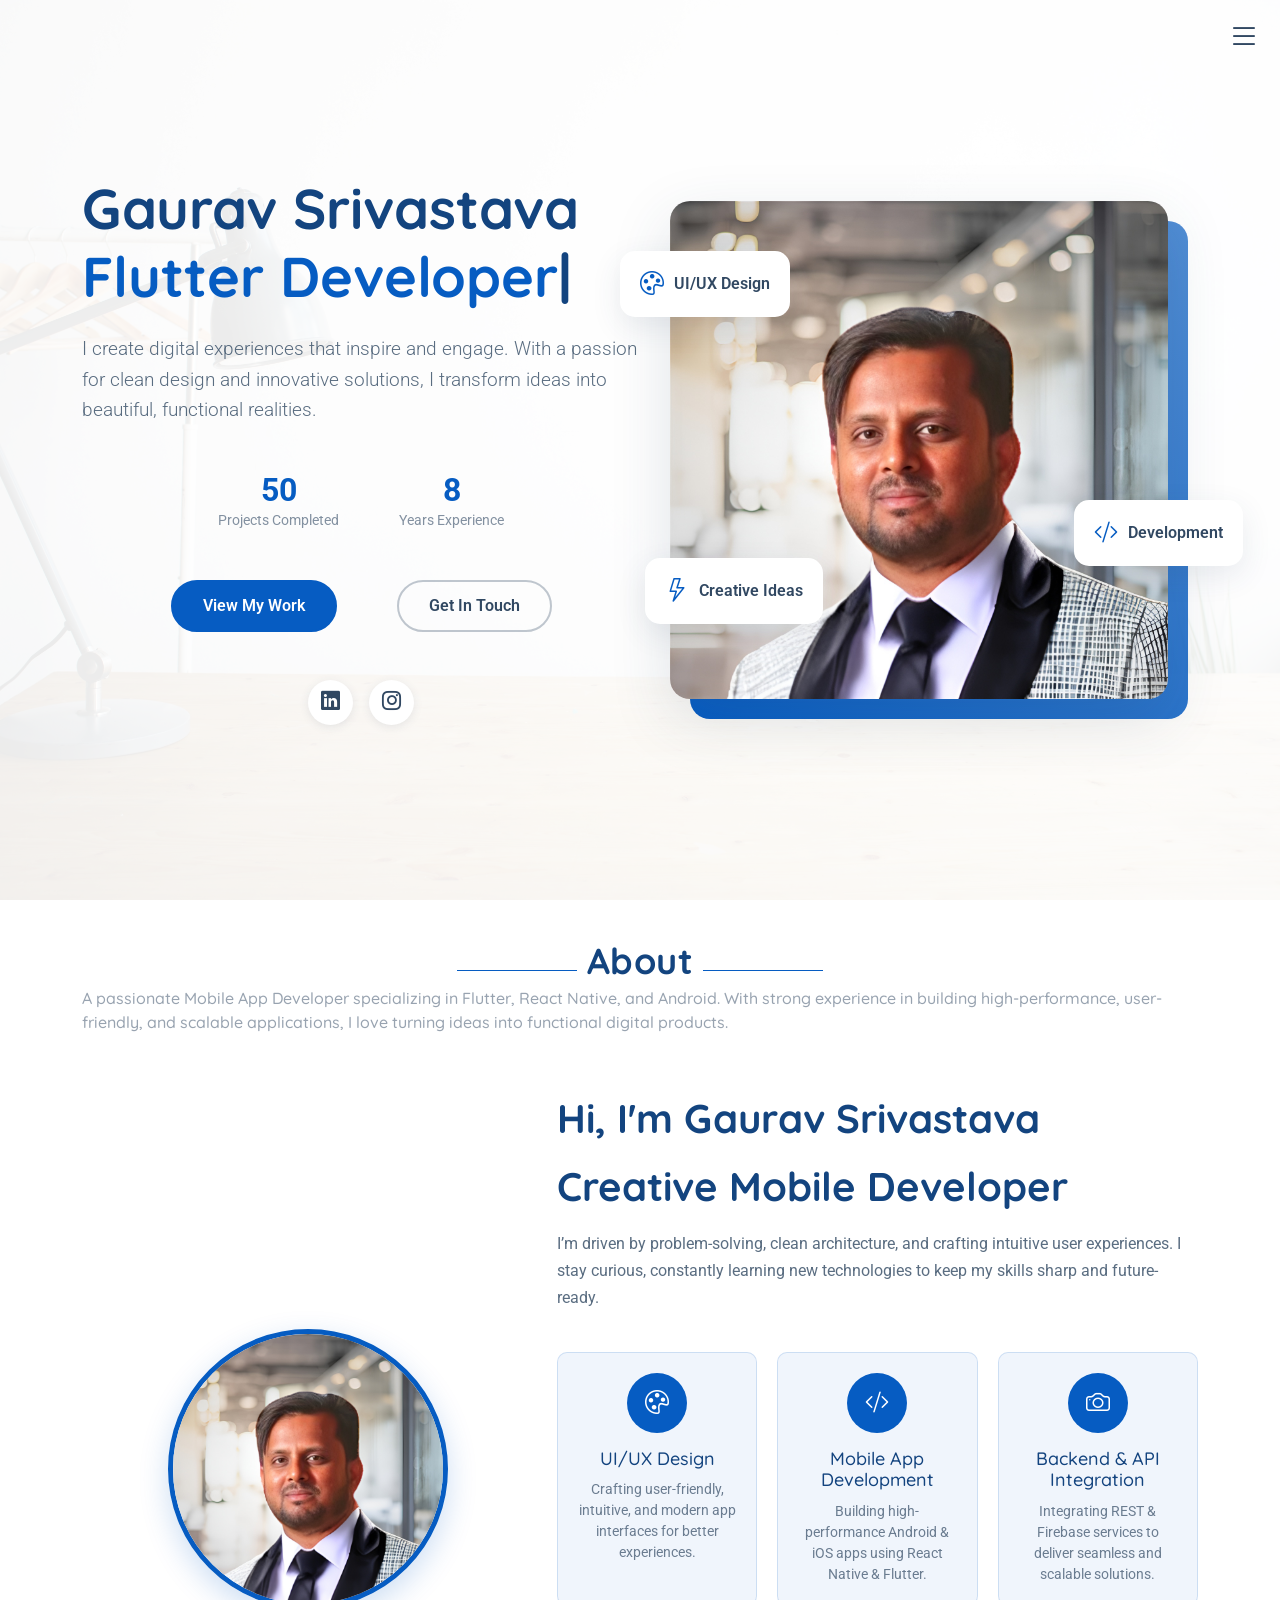
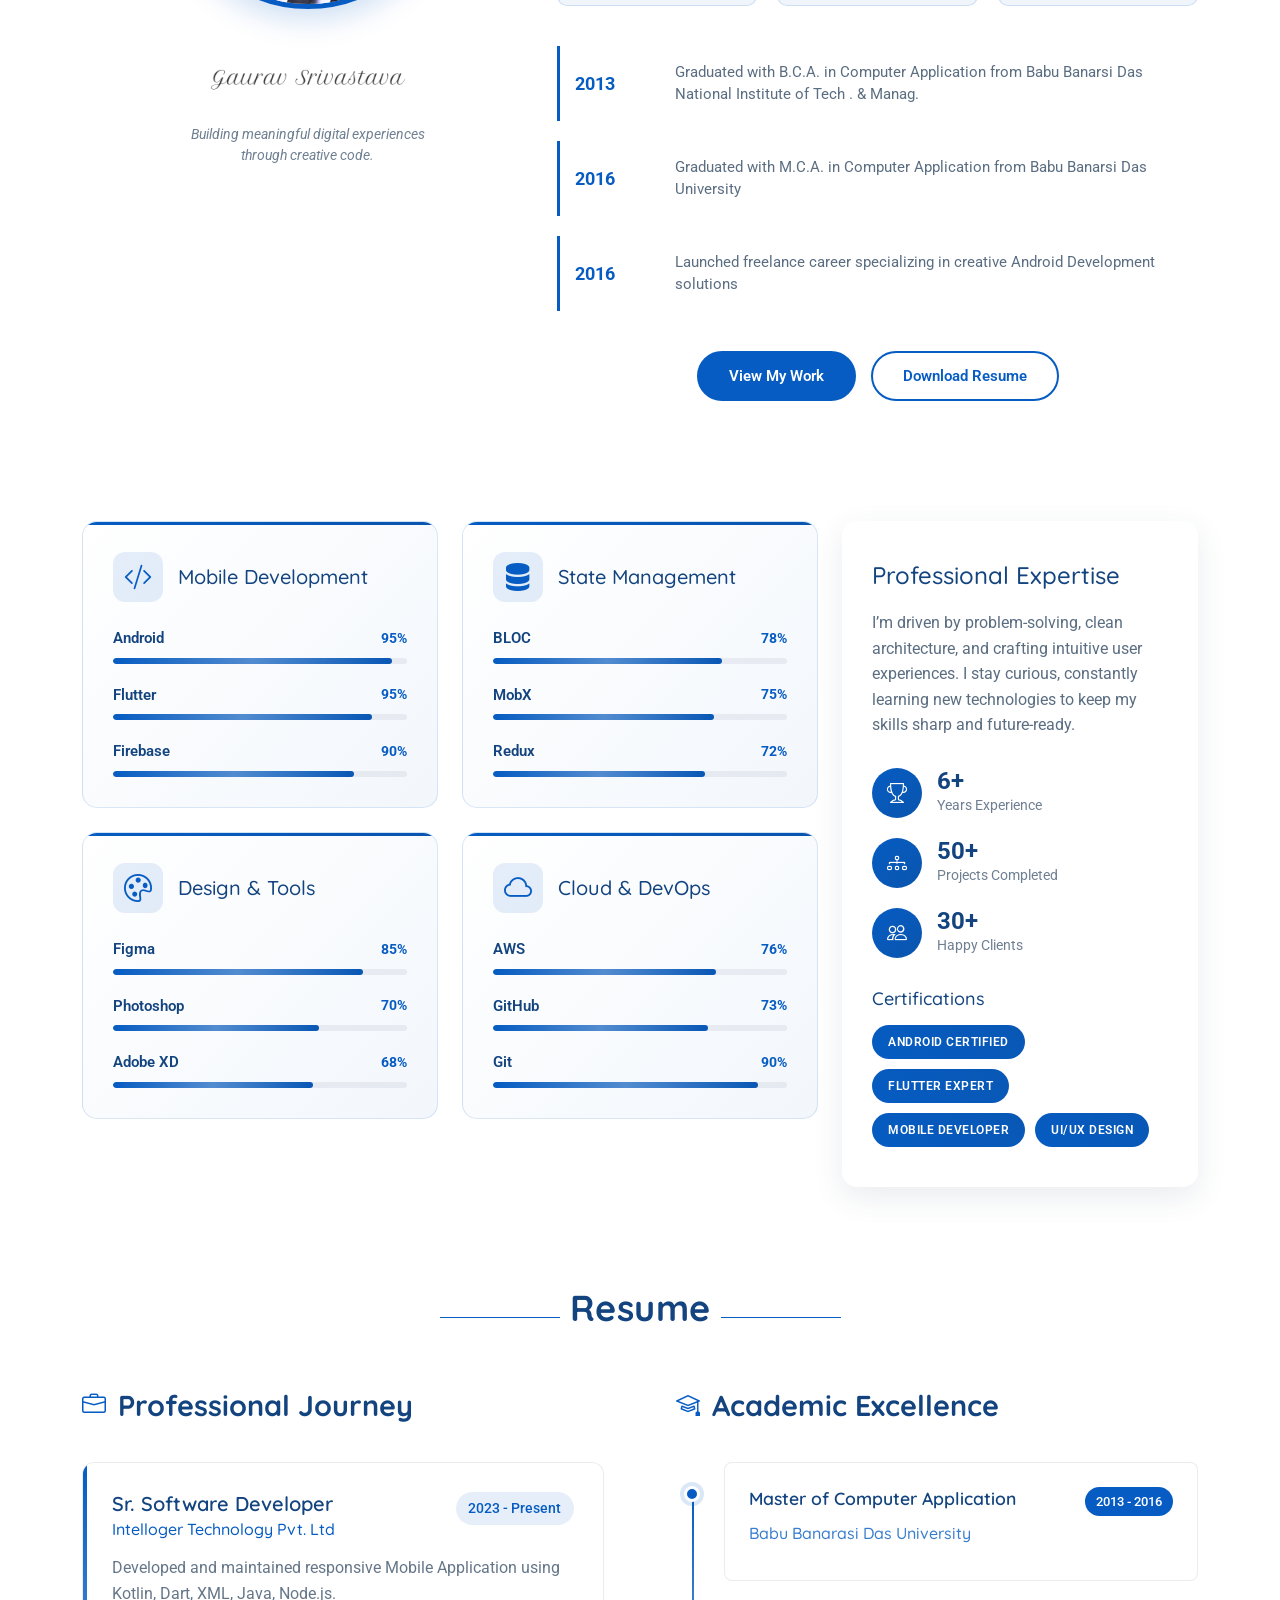
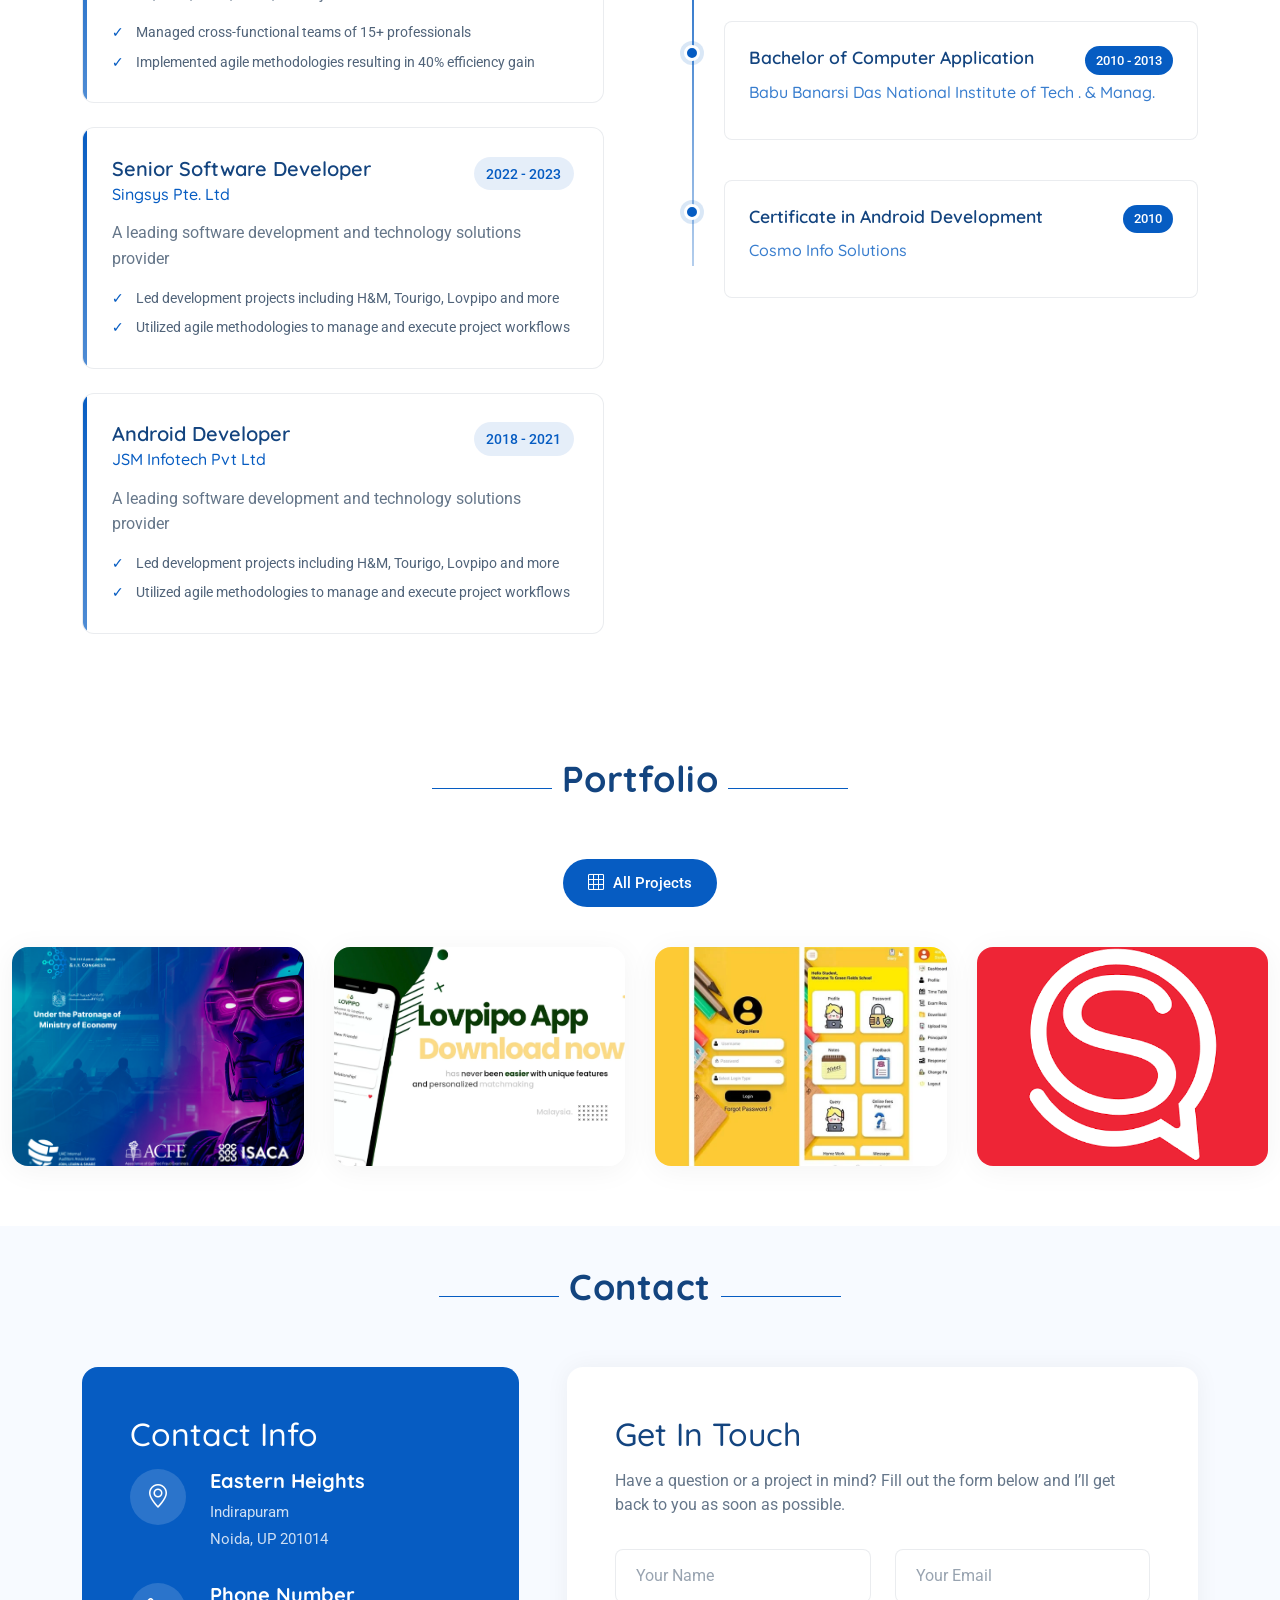
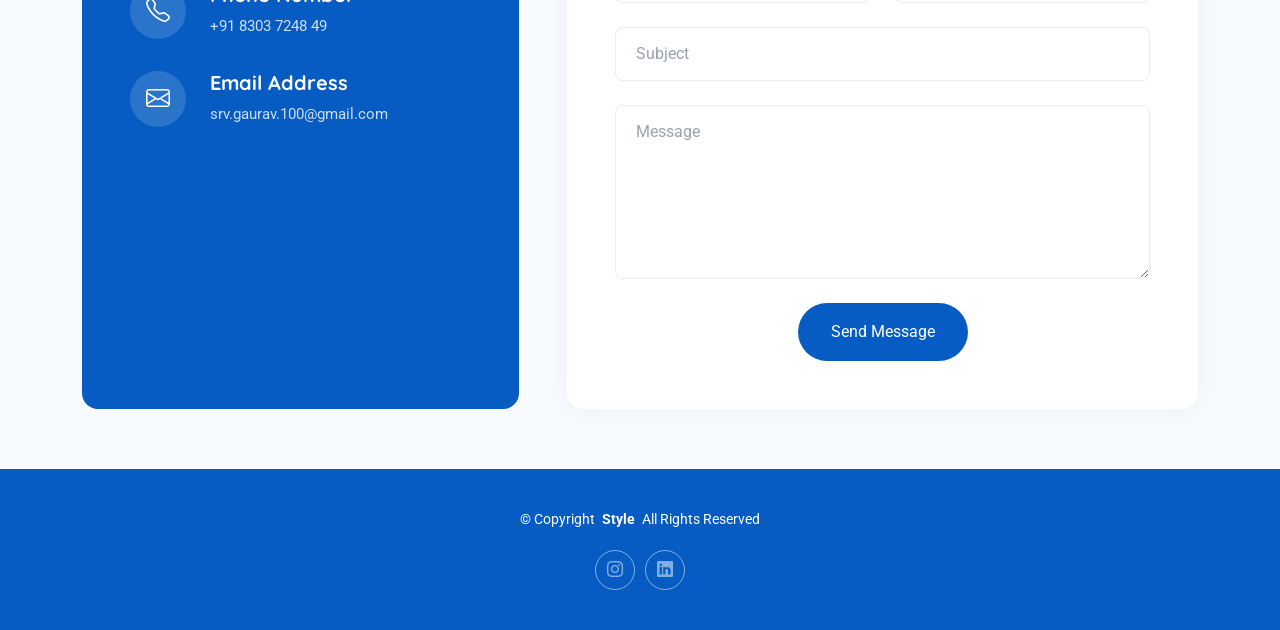
==== commit 93e4b2a3: "count changes" ====
--- a/index.html
+++ b/index.html
@@ -119,7 +119,7 @@
                     <span
                       class="purecounter"
                       data-purecounter-start="0"
-                      data-purecounter-end="150"
+                      data-purecounter-end="50"
                       data-purecounter-duration="2"
                       >0</span
                     >
@@ -129,7 +129,7 @@
                     <span
                       class="purecounter"
                       data-purecounter-start="0"
-                      data-purecounter-end="5"
+                      data-purecounter-end="8"
                       data-purecounter-duration="2"
                       >0</span
                     >
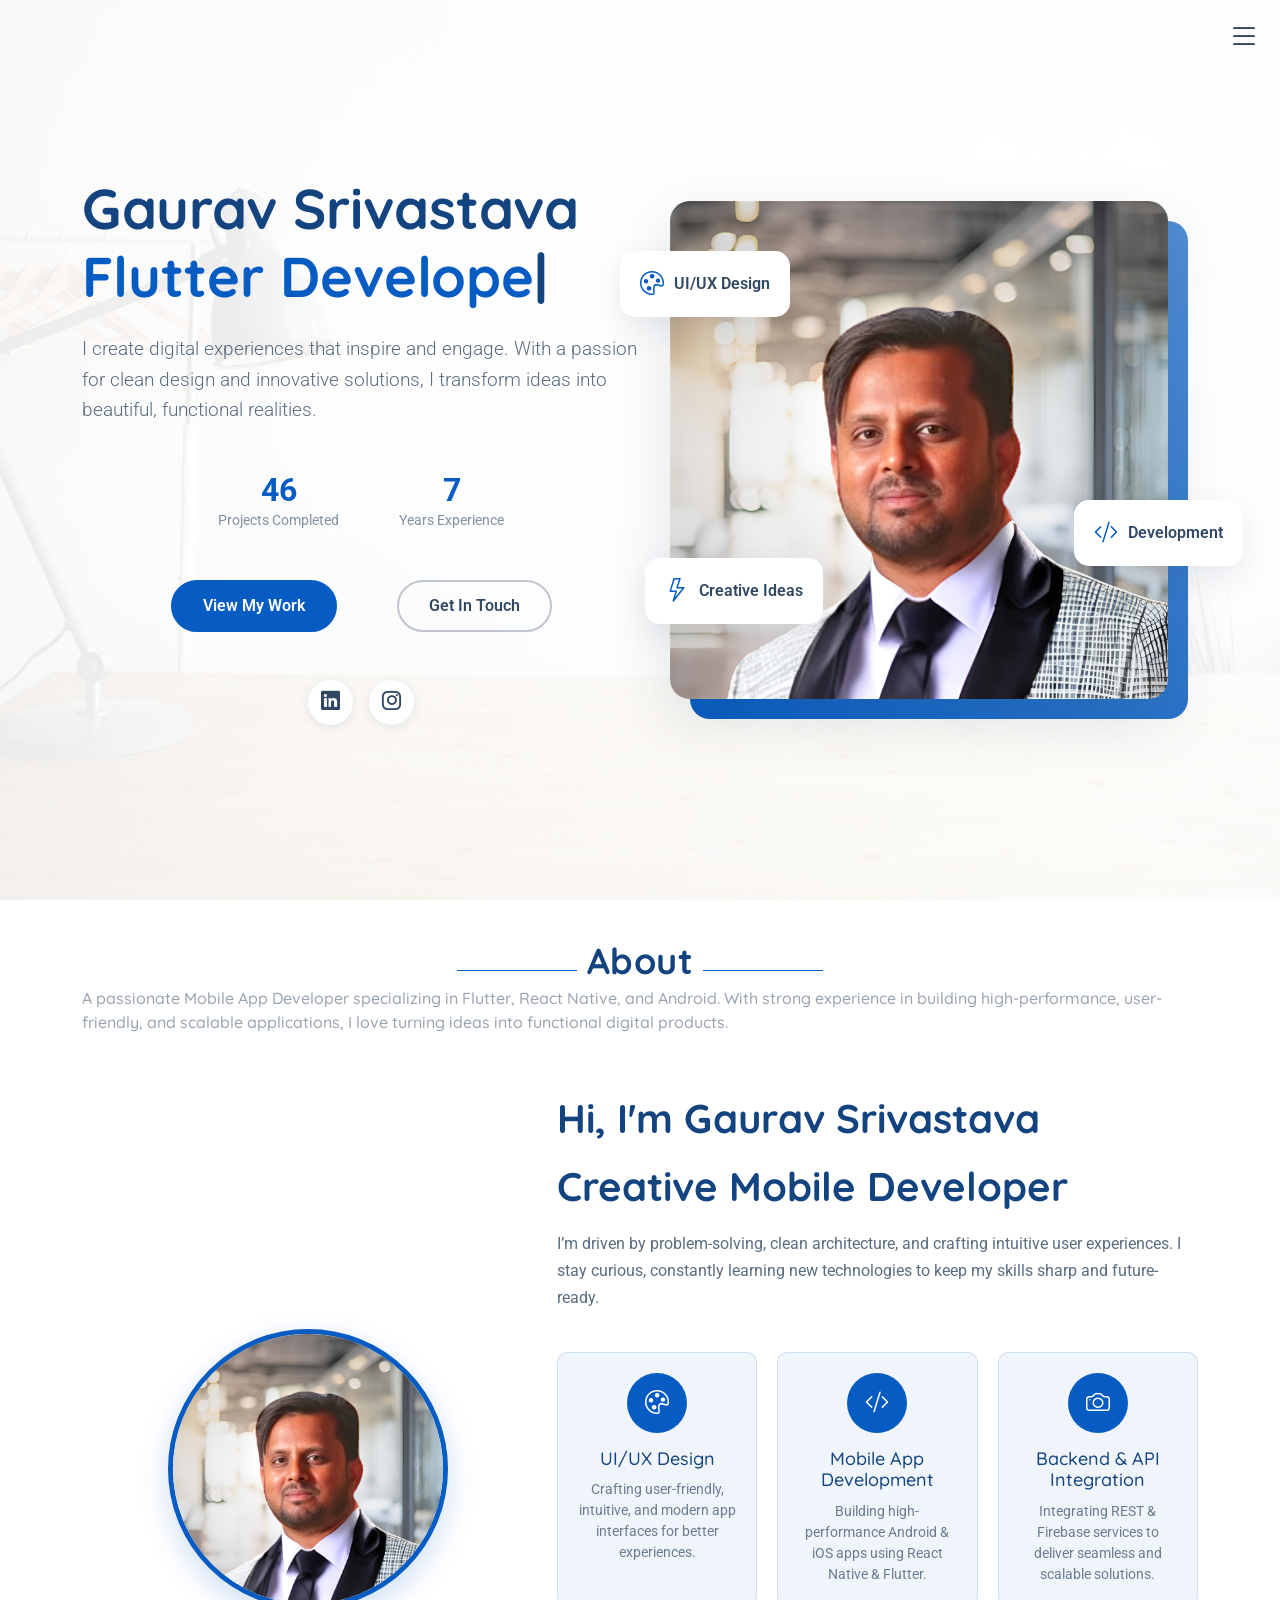
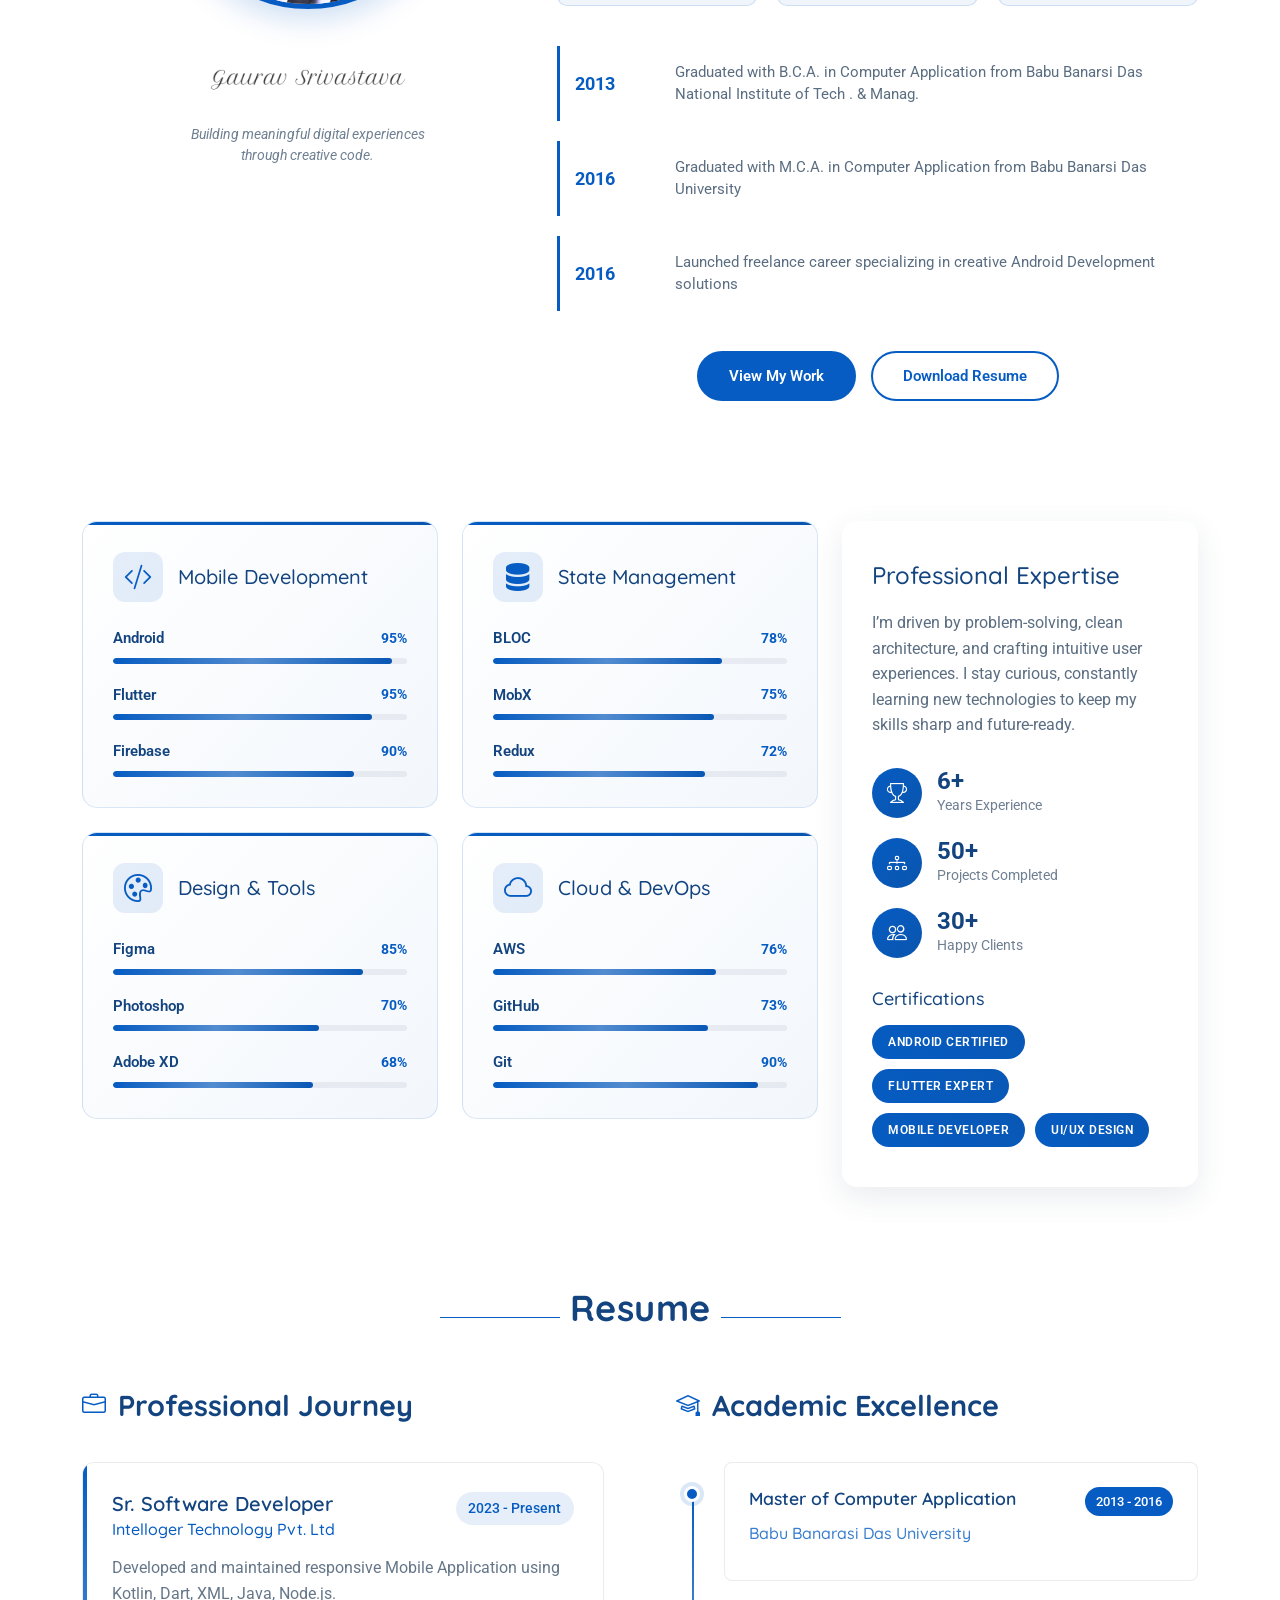
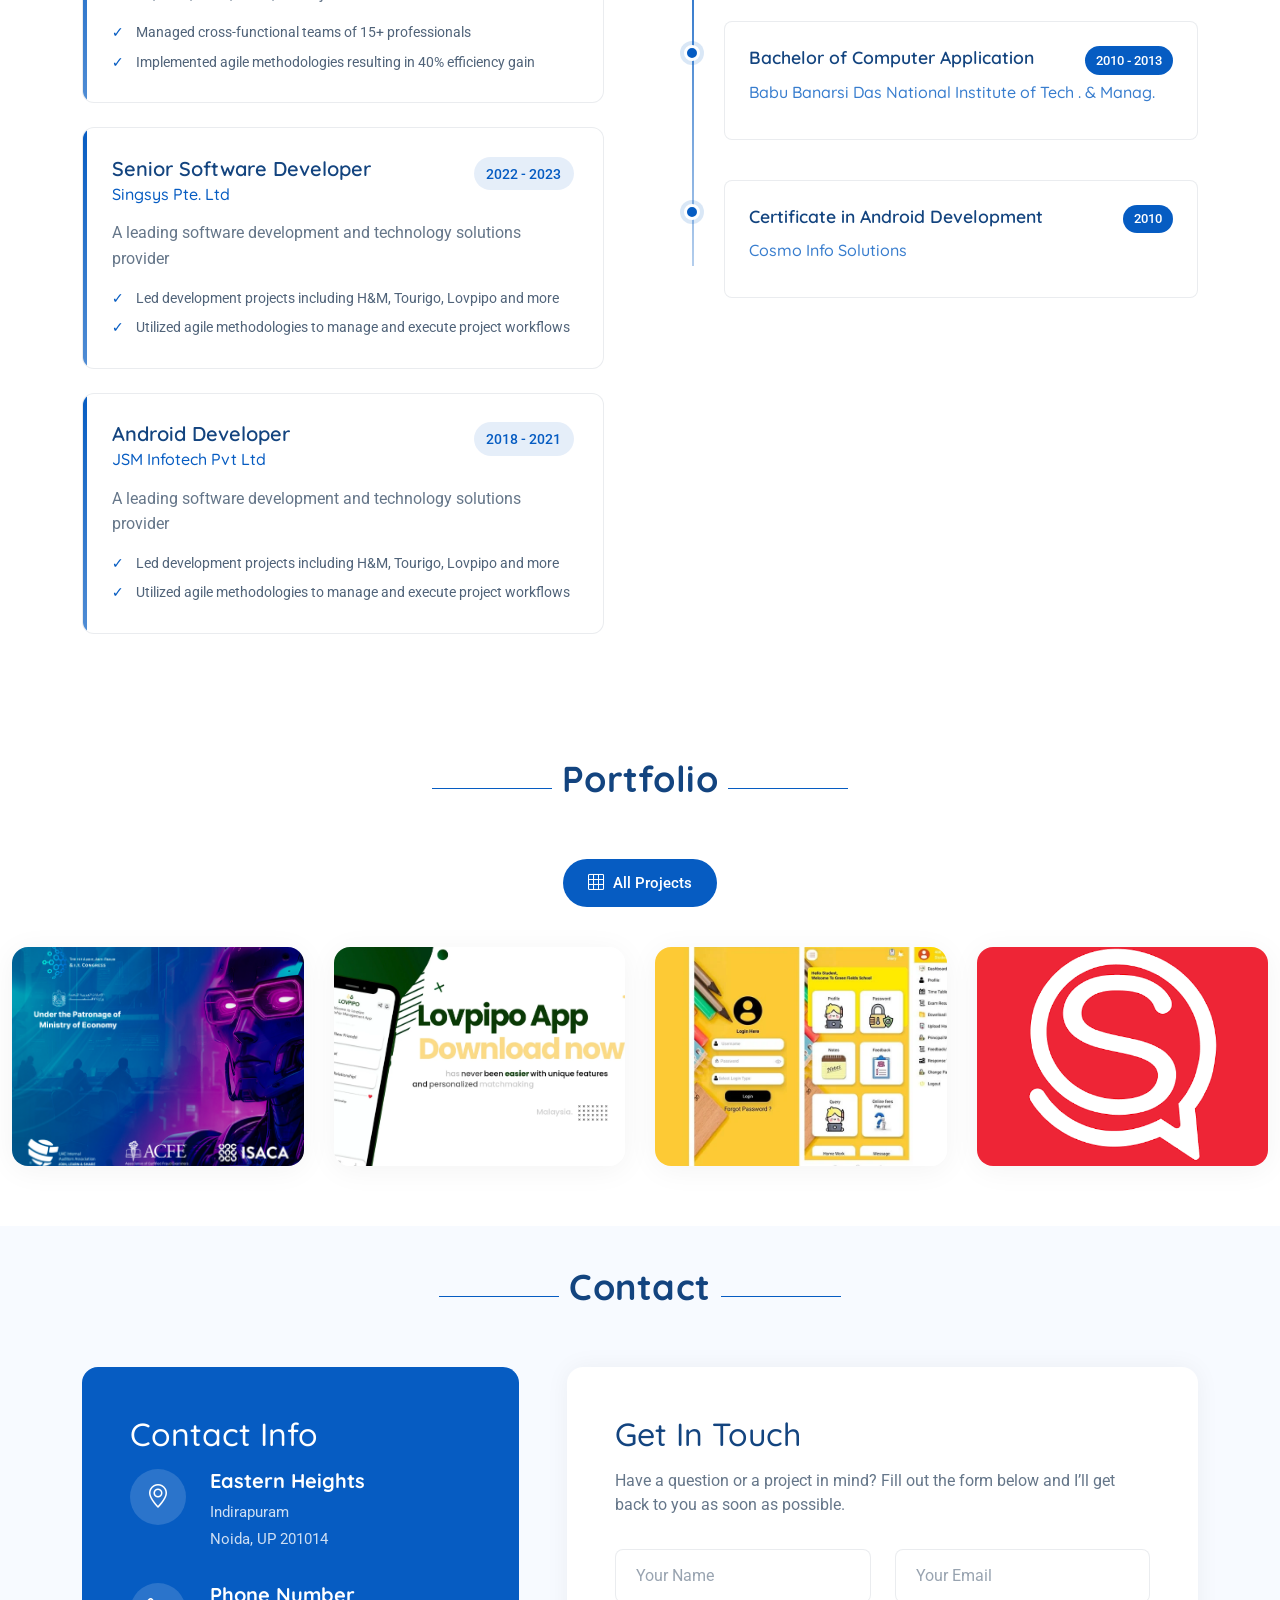
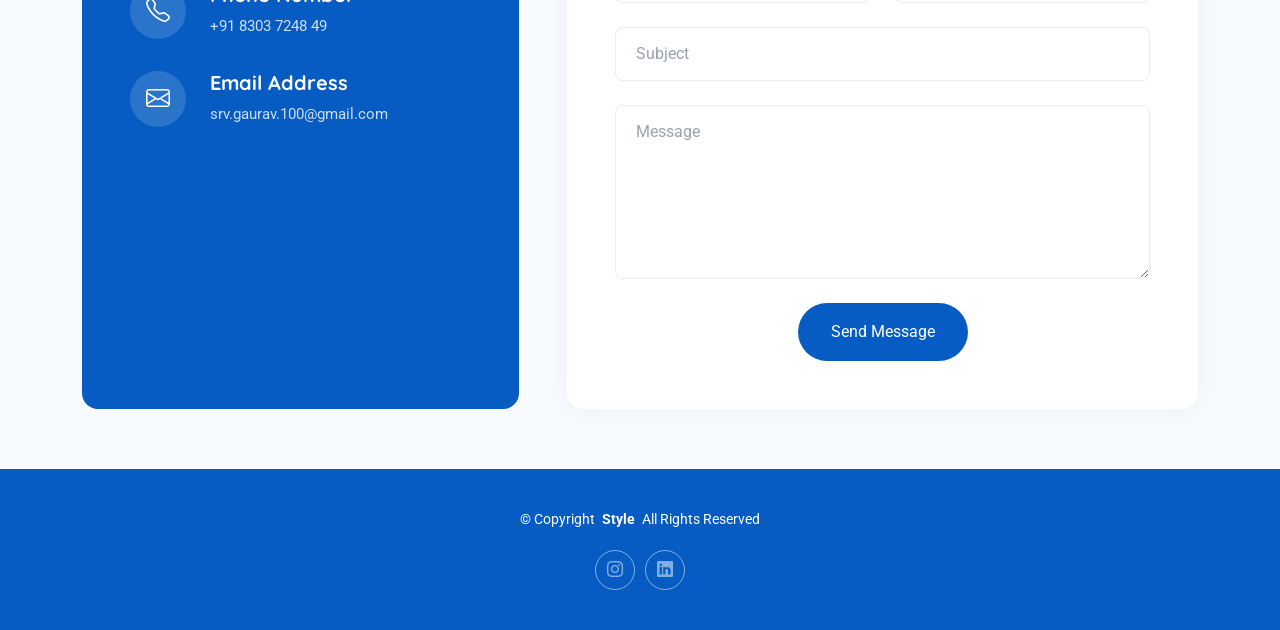
==== commit 2b8983ed: "resumedownload" ====
--- a/index.html
+++ b/index.html
@@ -81,7 +81,7 @@
             <li><a href="#about">About</a></li>
             <li><a href="#resume">Resume</a></li>
             <li><a href="#portfolio">Portfolio</a></li>
-            <li><a href="#services">Services</a></li>
+            
           
             <li><a href="#contact">Contact</a></li>
           </ul>
@@ -334,7 +334,7 @@
                       >View My Work</a
                     >
                      <a
-                      href="C:/Users/srvga/Downloads/Portfolio/Portfolio/assets/GauravSrivastava.pdf"
+                      href="/assets/GauravSrivastava.pdf"
                       target="_blank"
                       rel="noopener noreferrer"
                       class="btn btn-outline"
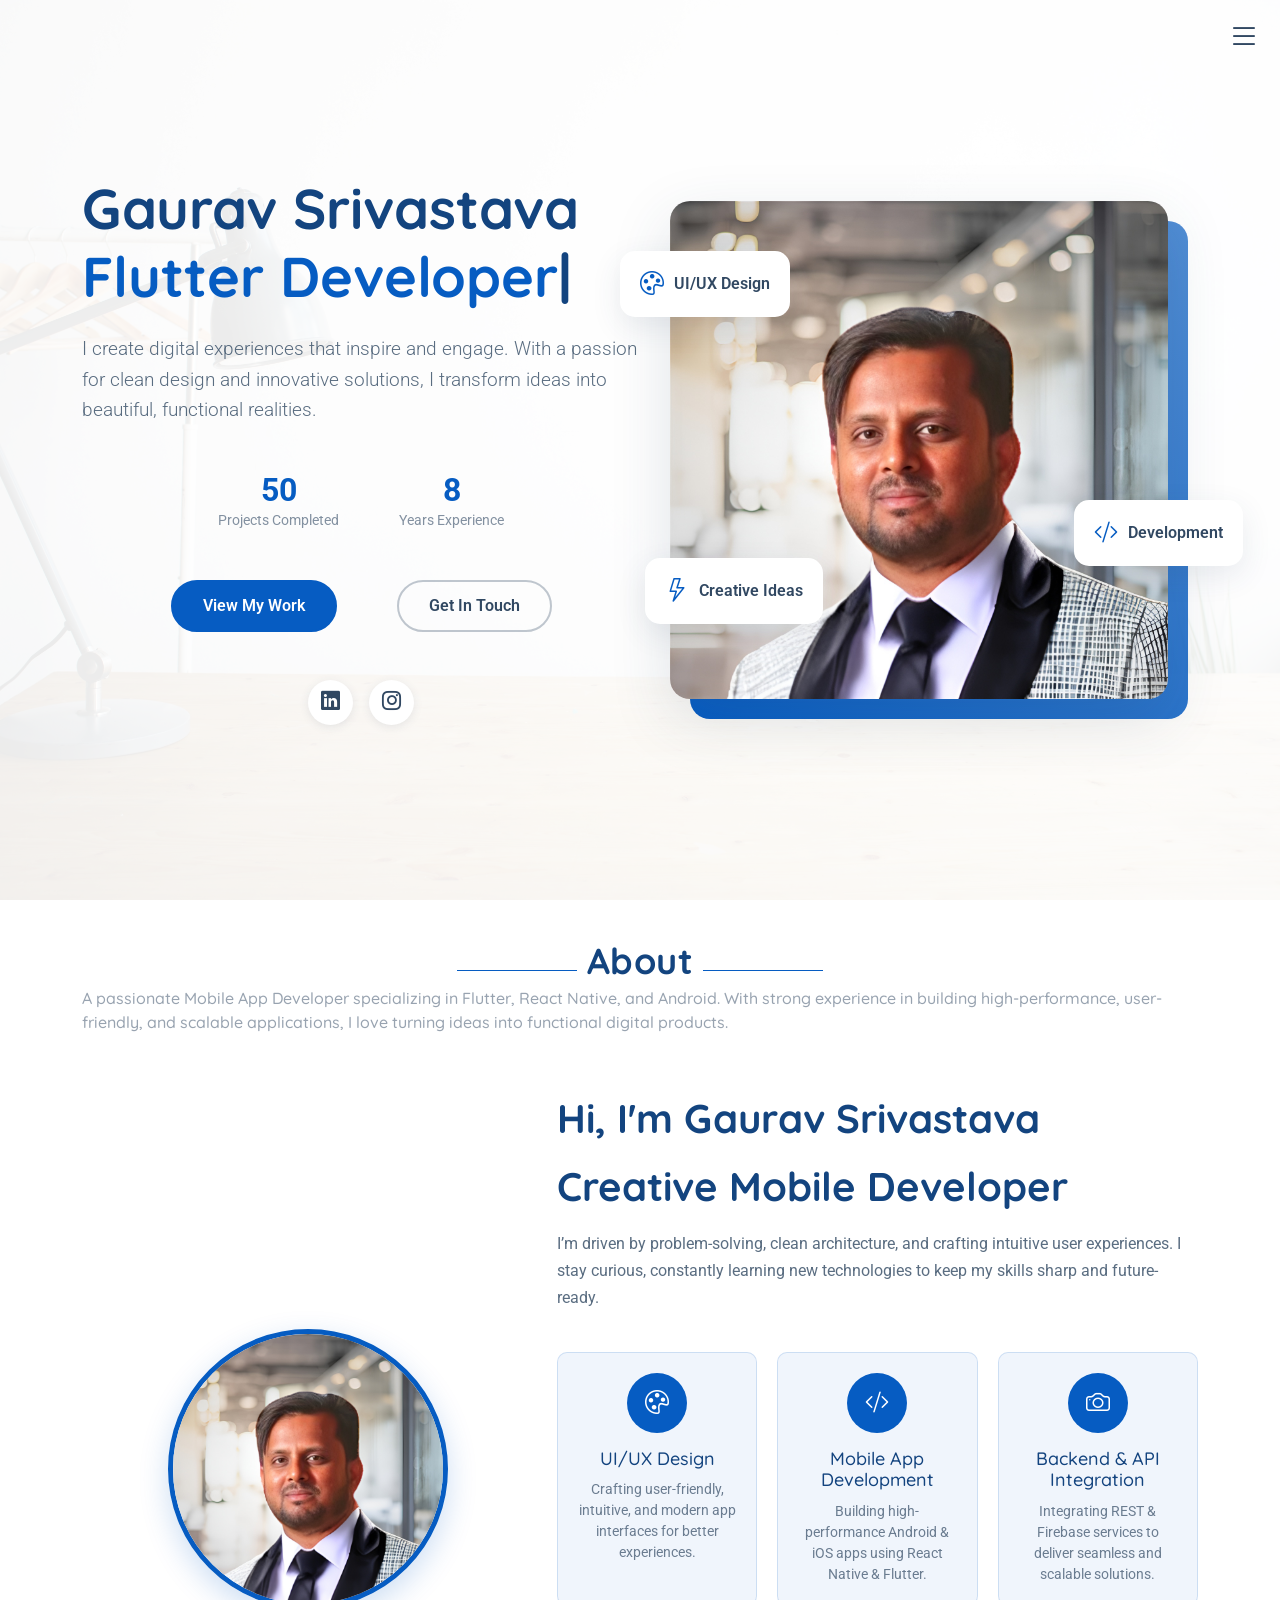
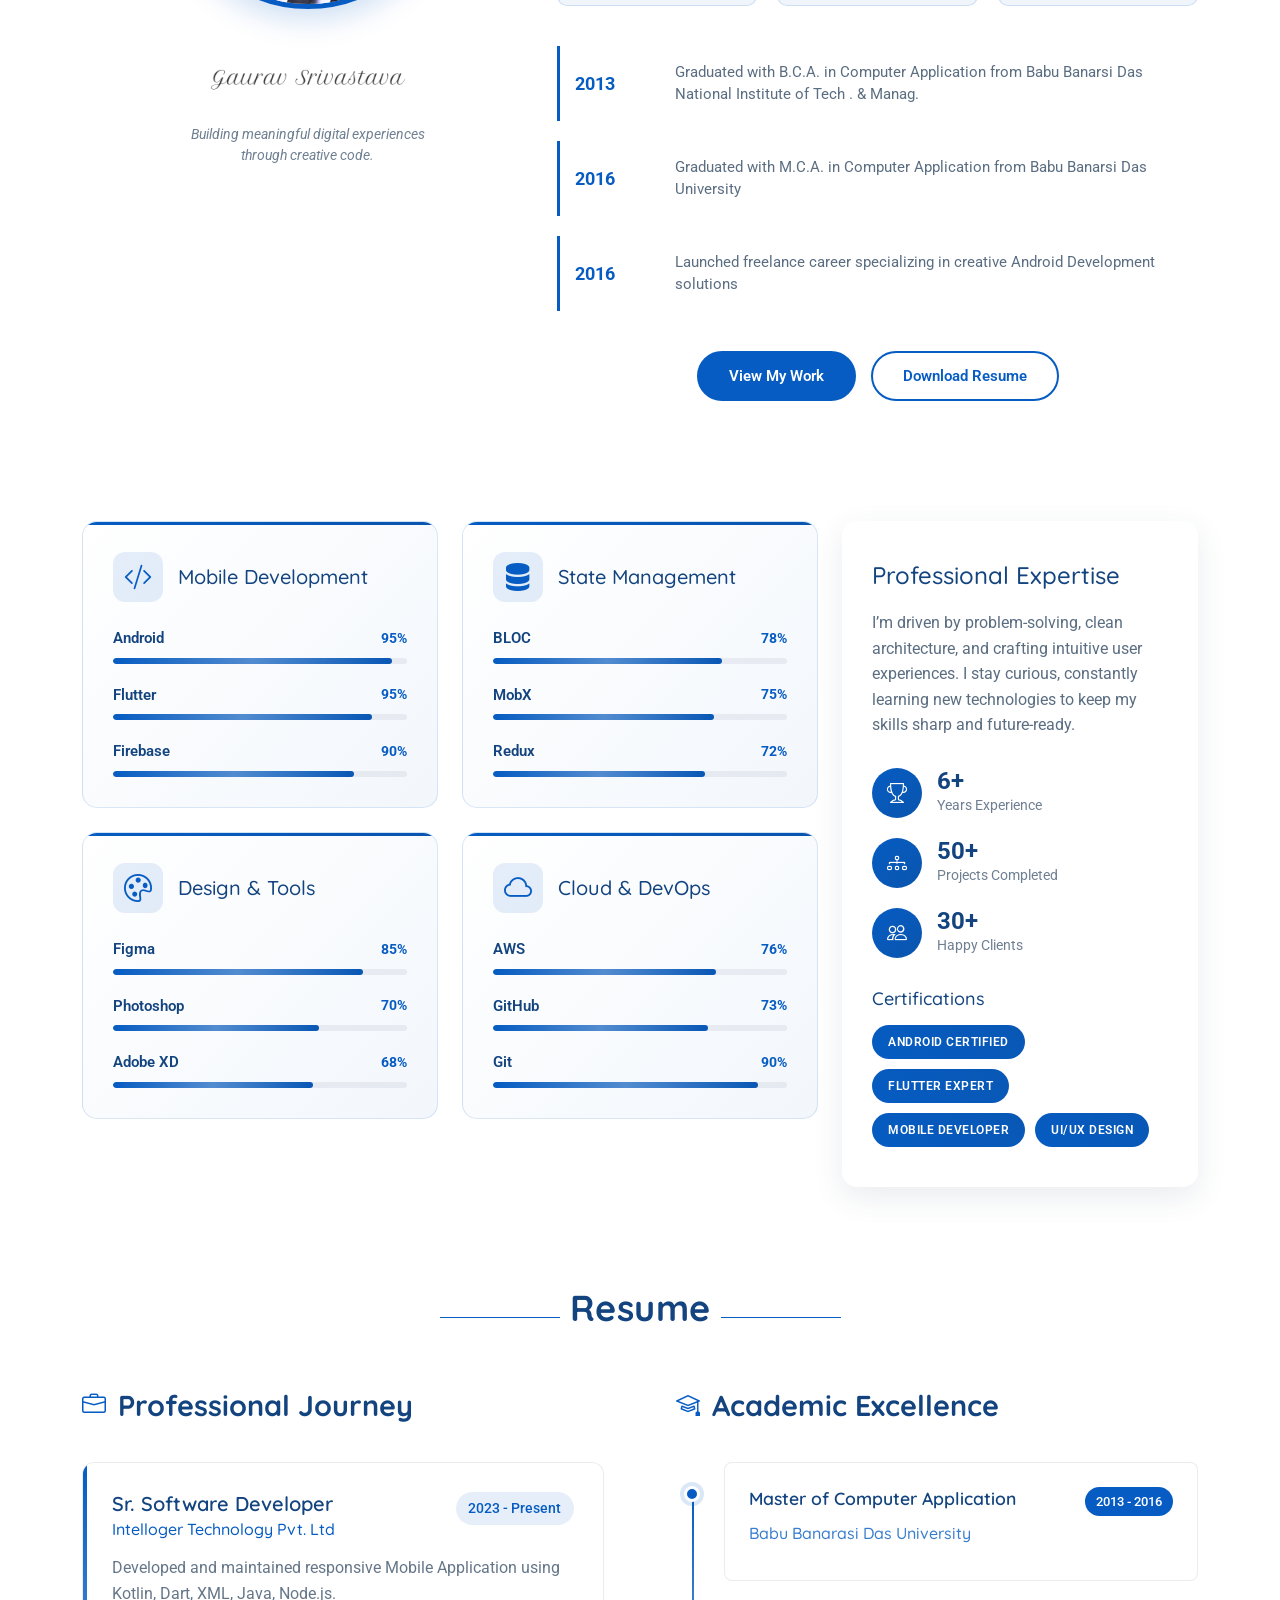
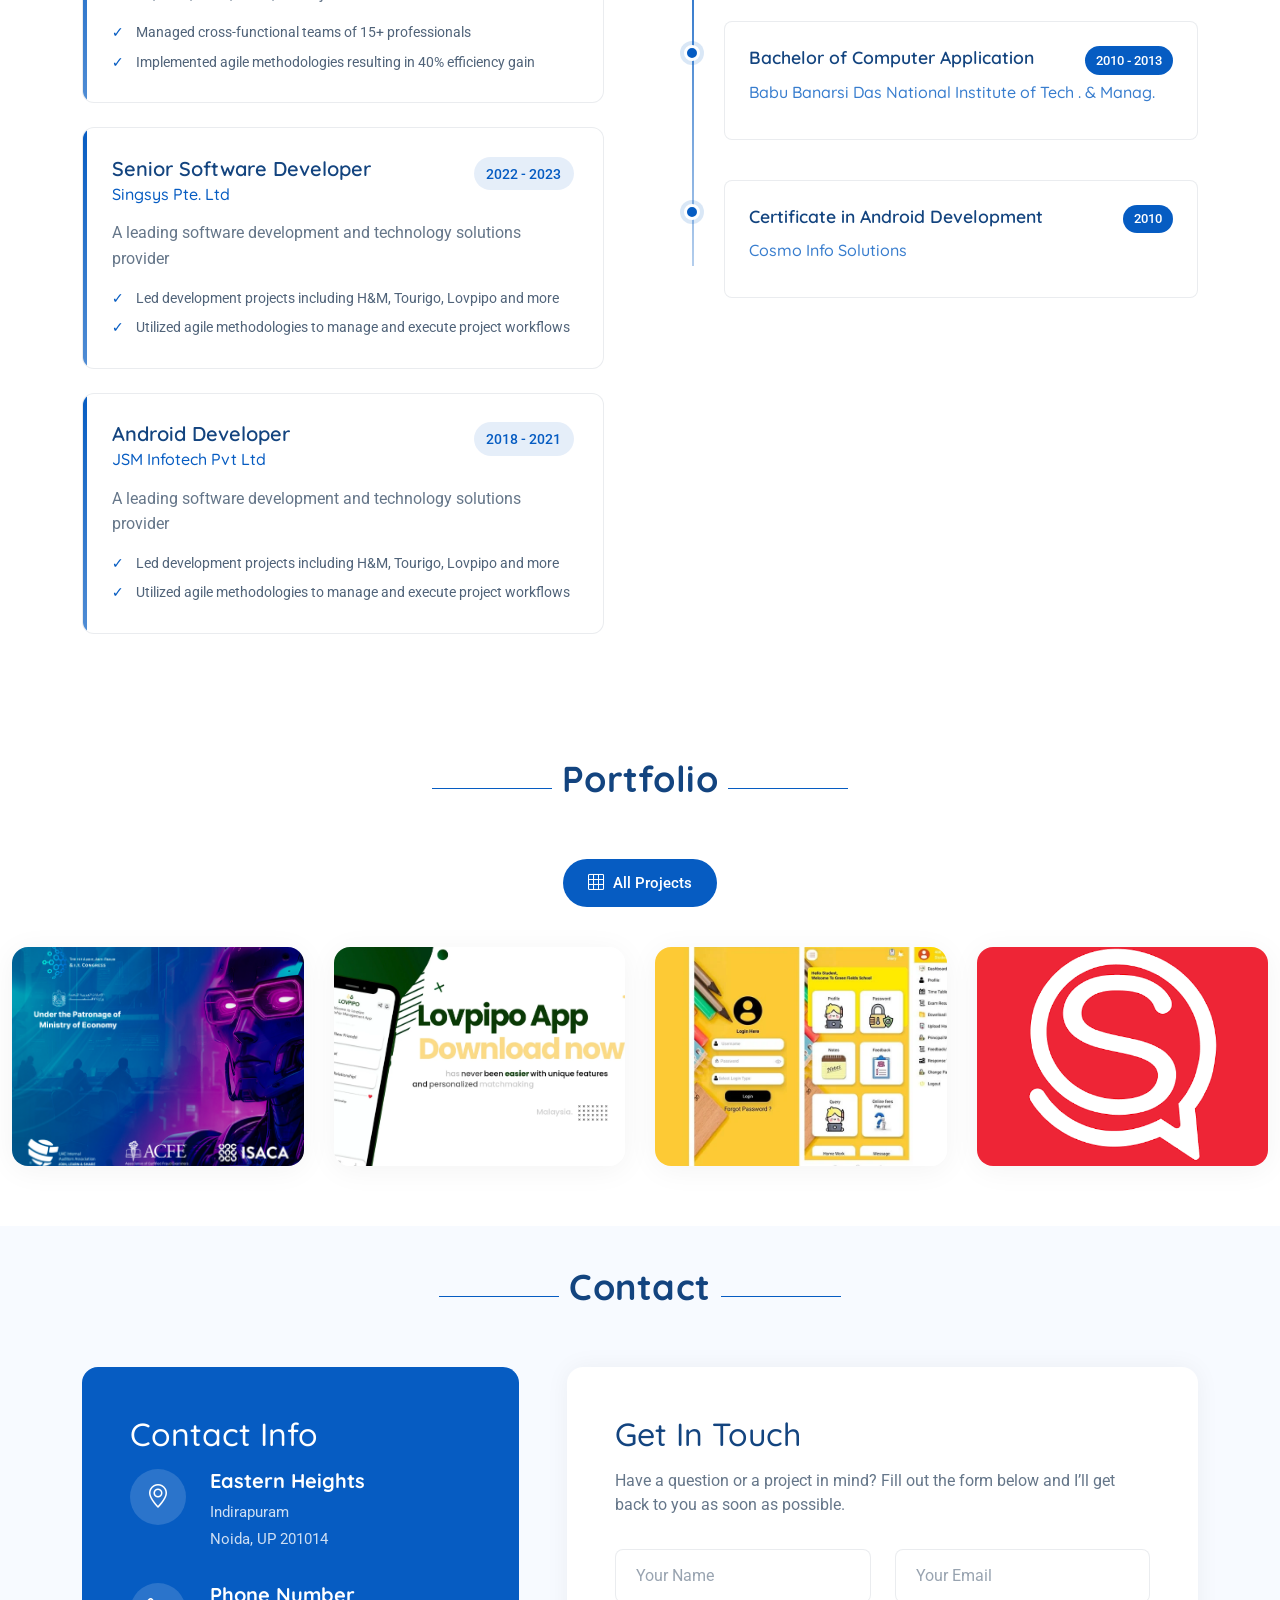
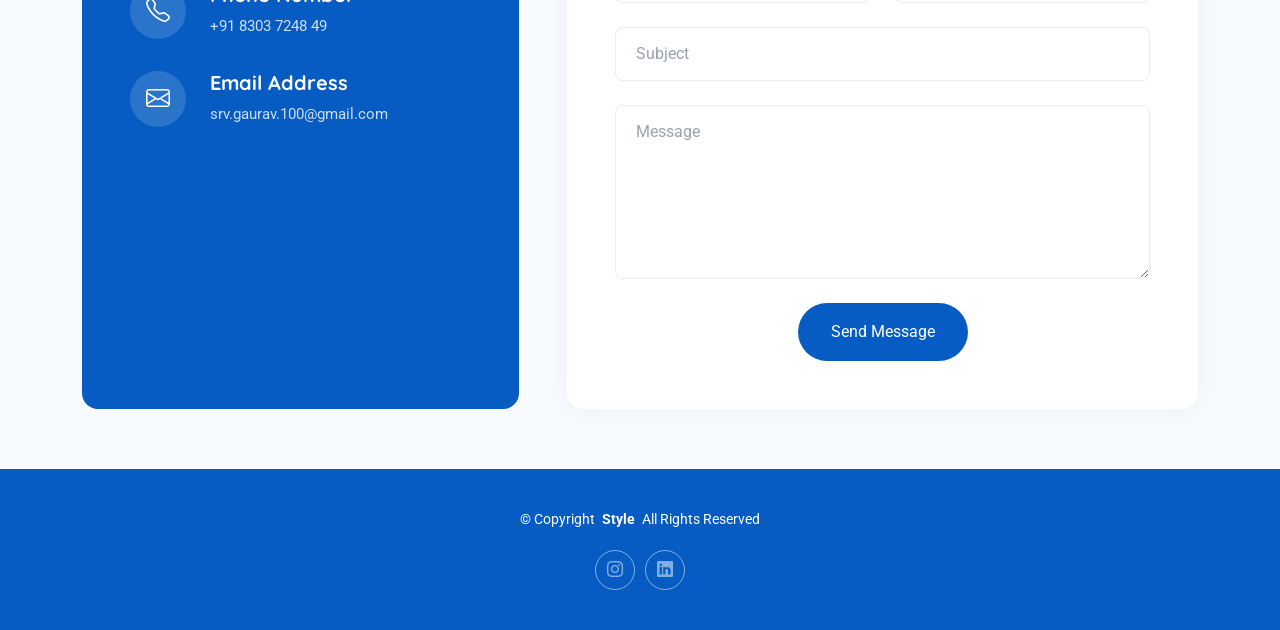
==== commit b6e648cb: "Update index.html" ====
--- a/index.html
+++ b/index.html
@@ -334,7 +334,7 @@
                       >View My Work</a
                     >
                      <a
-                      href="/assets/GauravSrivastava.pdf"
+                      href="/assets/gauravresumemain.pdf"
                       target="_blank"
                       rel="noopener noreferrer"
                       class="btn btn-outline"
